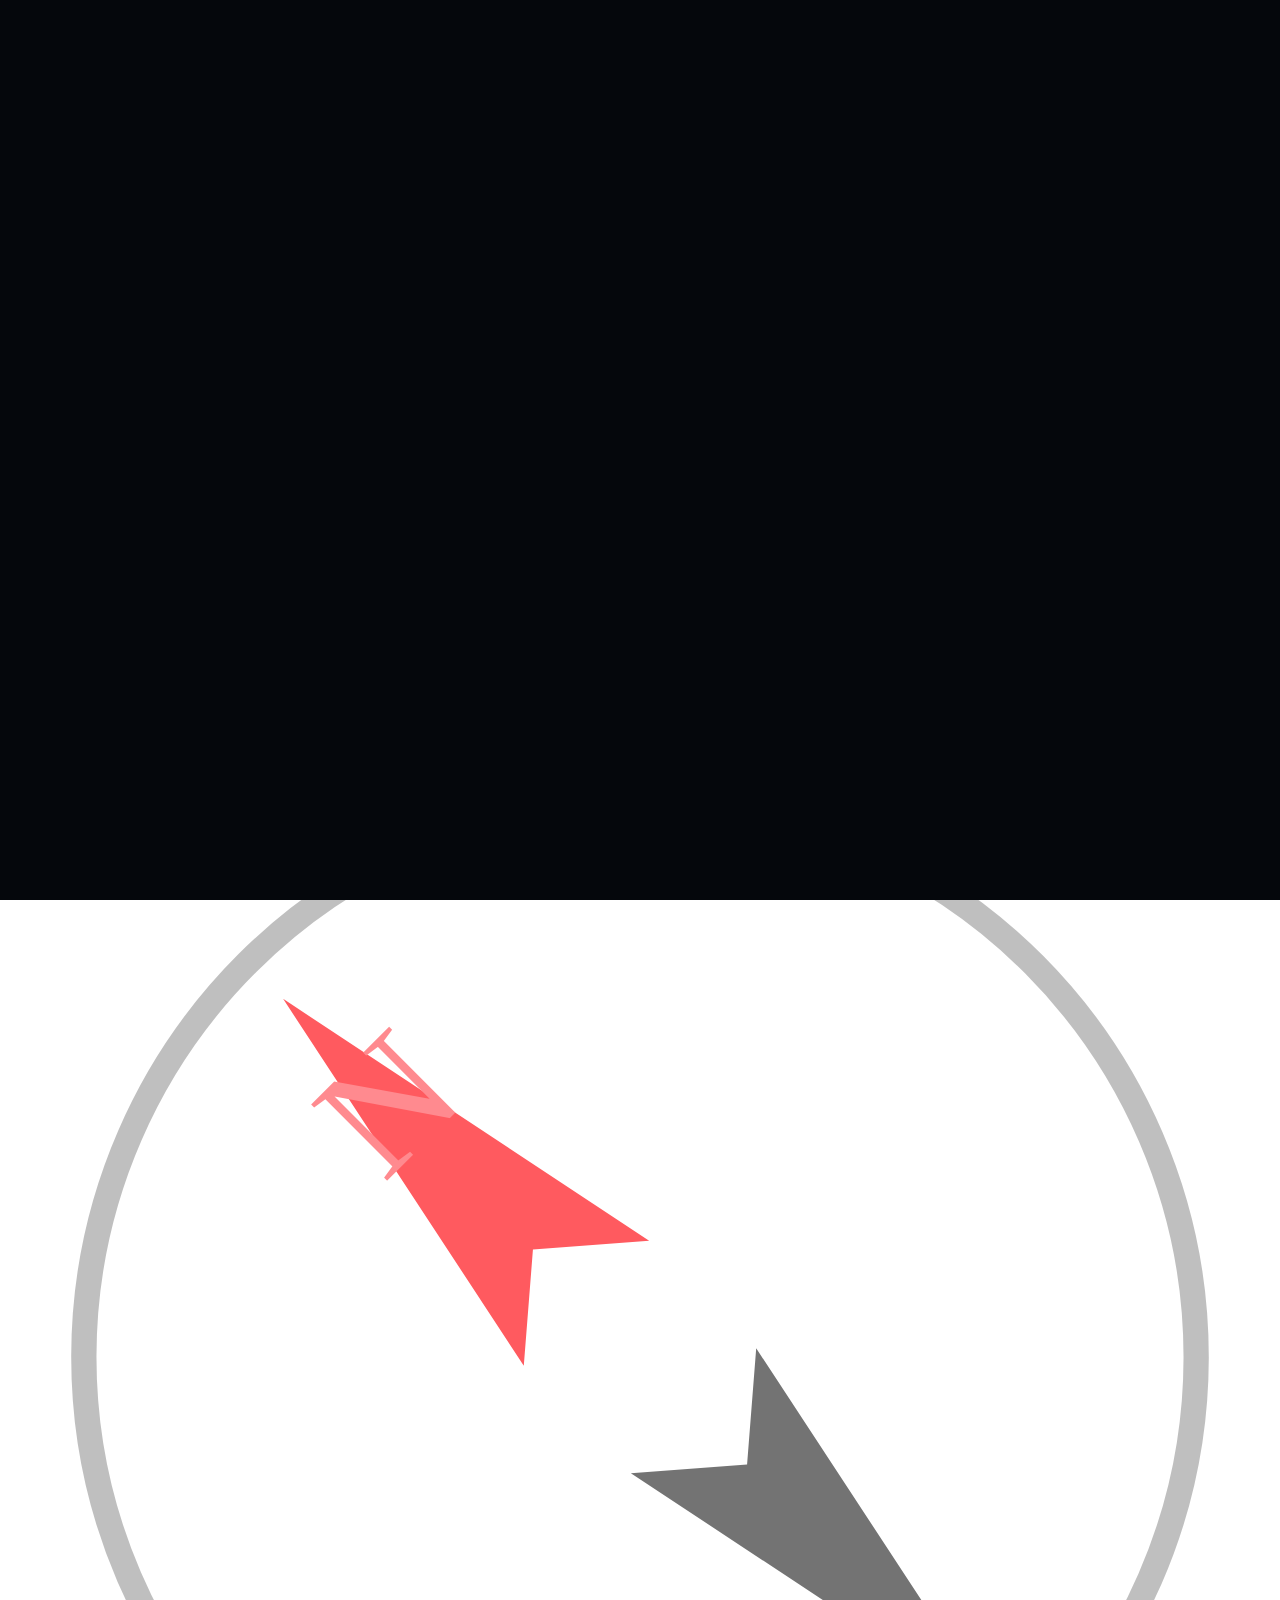
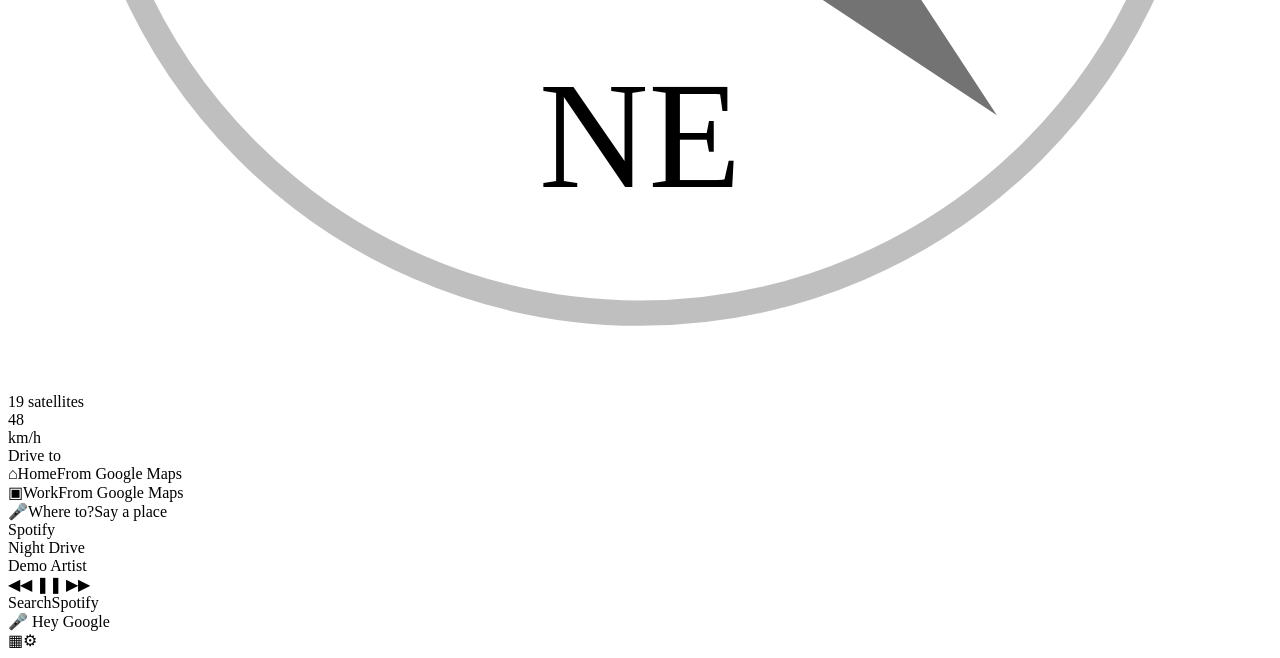
==== assets/web/index.html @ 0e430b17 "Add dashboard HUD and theme/vehicle manager Co-Authored-By: Claude Opus 5.5 <noreply@anthropic.com>" ====
<!DOCTYPE html>
<html lang="en">
<head>
<meta charset="utf-8">
<meta name="viewport" content="width=device-width,initial-scale=1,maximum-scale=1,user-scalable=no">
<title>CarView</title>
<link rel="stylesheet" href="host.css">
<link rel="stylesheet" href="themes/modern/theme.css" id="theme-css">
</head>
<!-- SPDX-License-Identifier: GPL-3.0-or-later -->
<body class="theme-modern">
<!-- the active theme draws the road, sky and vehicle in this sandboxed frame (no access to phone, apps or network) -->
<iframe id="scene" title="scene"></iframe>
<!-- catches taps on the vehicle (tap = next vehicle) and swipes; sits above the scene, below the panels -->
<div id="tapLayer"></div>

<div id="status" class="t glass">
  <span id="dir">--</span><span id="wx"></span><span id="temp">--&deg;C</span><span id="lights" class="off">Lights --</span>
</div>

<div id="phoneBox">
  <span class="btn round green" id="phoneBtn" title="Phone"><svg viewBox="0 0 24 24" width="55%" height="55%"><path fill="currentColor" d="M6.62 10.79c1.44 2.83 3.76 5.14 6.59 6.59l2.2-2.2c.27-.27.67-.36 1.02-.24 1.12.37 2.33.57 3.57.57.55 0 1 .45 1 1V20c0 .55-.45 1-1 1-9.39 0-17-7.61-17-17 0-.55.45-1 1-1h3.5c.55 0 1 .45 1 1 0 1.25.2 2.45.57 3.57.11.35.03.74-.25 1.02l-2.2 2.2z"/></svg></span>
  <span class="btn round red" id="hangBtn" title="Hang up" hidden><svg viewBox="0 0 24 24" width="55%" height="55%"><path fill="currentColor" d="M6.62 10.79c1.44 2.83 3.76 5.14 6.59 6.59l2.2-2.2c.27-.27.67-.36 1.02-.24 1.12.37 2.33.57 3.57.57.55 0 1 .45 1 1V20c0 .55-.45 1-1 1-9.39 0-17-7.61-17-17 0-.55.45-1 1-1h3.5c.55 0 1 .45 1 1 0 1.25.2 2.45.57 3.57.11.35.03.74-.25 1.02l-2.2 2.2z"/></svg></span>
  <div id="callInfo" class="glass" hidden><div id="callState" class="s">Incoming call</div><div id="callWho" class="t"></div></div>
</div>
<div id="compass" class="glass" title="Heading">
  <svg viewBox="-50 -50 100 100"><g id="rose">
    <circle r="44" fill="none" stroke="currentColor" stroke-opacity=".25" stroke-width="2"/>
    <path d="M0,-40 L7,-6 L0,-12 L-7,-6 Z" fill="#ff5a5f"/><path d="M0,40 L7,6 L0,12 L-7,6 Z" fill="currentColor" fill-opacity=".55"/>
    <text y="-24" text-anchor="middle" font-size="13" fill="#ff8a8f">N</text>
  </g><text id="hdg" y="34" text-anchor="middle" font-size="12" fill="currentColor"></text></svg>
</div>

<div id="sat" class="s">-- satellites</div>

<div id="speedBox"><div id="speed">--</div><div class="s unit">km/h</div></div>

<div id="left" class="px glass">
  <div id="dests">
    <div class="s cap">Drive to</div>
    <div class="tile" data-i="0"><span class="ico">&#8962;</span><span class="txt"><span class="nm">Home</span><span class="sub">From Google Maps</span></span></div>
    <div class="tile" data-i="1"><span class="ico">&#9635;</span><span class="txt"><span class="nm">Work</span><span class="sub">From Google Maps</span></span></div>
    <div class="tile" data-i="2"><span class="ico">&#127908;</span><span class="txt"><span class="nm">Where to?</span><span class="sub">Say a place</span></span></div>
  </div>
  <div id="turn" hidden>
    <div class="turnHead"><span class="s cap">Next turn</span><span class="btn round small" id="navClose" title="Stop navigation">&#10005;</span></div>
    <div class="turnRow"><div class="turnBox"><img id="turnIcon" alt=""><span id="turnArrow">&#8599;</span></div><div class="turnTxt"><div id="turnDist">--</div><div id="turnStreet" class="t"></div></div></div>
    <div id="turnSub" class="s"></div>
    <div class="row"><span class="btn wide" id="mapBtn">Map</span><span class="btn wide" id="splitBtn">Split</span><span class="btn wide stop" id="navStop">Stop</span></div>
  </div>
</div>

<div id="right" class="px glass">
  <div class="s cap" id="musicApp">Spotify</div>
  <div class="musicRow">
    <div id="art"></div>
    <div class="meta"><div id="title" class="t">Nothing playing</div><div id="artist" class="s"></div></div>
  </div>
  <div id="bar"><div id="barFill"></div></div>
  <div class="row ctl">
    <span class="btn" id="prev">&#9664;&#9664;</span>
    <span class="btn hot" id="play">&#9654;</span>
    <span class="btn" id="next">&#9654;&#9654;</span>
  </div>
  <div class="row more"><span class="btn wide" id="search">Search</span><span class="btn wide" id="spotify">Spotify</span></div>
  <div id="musicHint" class="s" hidden>Tap to allow music access</div>
</div>

<div id="mic" class="t glass">&#127908; Hey Google</div>
<div id="corner"><span class="btn glass" id="appsBtn">&#9638;</span><span class="btn glass" id="setBtn">&#9881;</span></div>
<div id="warn" class="blink t" hidden>Driver door open</div>
<div id="toast" class="t glass" hidden></div>

<div id="apps" class="sheet" hidden>
  <div class="sheetHead"><span class="t">Apps</span><span class="btn" id="appsClose">&#10005;</span></div>
  <div id="appGrid"></div>
</div>

<div id="callPick" class="sheet" hidden>
  <div class="sheetHead"><span class="t" id="callPickTitle">Who do you want to call?</span><span class="btn" id="callPickClose">&#10005;</span></div>
  <div id="callPickList"></div>
</div>

<div id="settings" class="sheet" hidden>
  <div class="sheetHead"><span class="t">Settings</span><span class="btn" id="setClose">&#10005;</span></div>
  <div class="setBody">
    <div class="s cap">Theme</div>
    <div class="row wrap" id="themeRow">
    </div>
    <div class="s cap">Vehicle (or tap the car)</div>
    <div class="row wrap" id="vehicleRow"></div>
    <div class="s cap">Car colour</div>
    <div id="colours"></div>
    <div class="s cap">Destinations</div>
    <div class="s hint">Home and Work come from Google Maps. To change them, set them in Google Maps (Saved &rarr; Labelled). "Where to?" and the voice button take any place: "navigate to the station".</div>
    <div class="s cap">Spotify (play songs by voice)</div>
    <div class="s hint" id="spHint">Create a free app at developer.spotify.com &rarr; Dashboard &rarr; Create app. Redirect URI: <b>http://127.0.0.1:8977/callback</b>, API: Web API. Then paste its Client ID here and tap Connect.</div>
    <div class="destRow"><input class="ad" id="spClient" placeholder="Spotify Client ID" autocomplete="off" spellcheck="false"></div>
    <div class="row"><span class="btn wide" id="spConnect">Connect Spotify</span><span class="btn wide" id="spDisconnect">Disconnect</span></div>
    <div class="s" id="spStatus">Not connected</div>
    <div class="s cap">Sky</div>
    <div class="row" id="skyRow">
      <span class="btn wide" data-sky="auto">Time of day</span>
      <span class="btn wide" data-sky="dusk">Always sunset</span>
    </div>
    <div class="s cap">Android</div>
    <div class="row"><span class="btn wide" id="sysSettings">Android settings</span><span class="btn wide" id="mediaAccess">Music access</span></div>
    <div class="s cap">Themes and vehicles</div>
    <div class="s hint">Install a theme or vehicle package (.zip). Packages only draw the scene: they cannot reach your phone, apps or the internet. How to make one: THEMES.md.</div>
    <div class="row"><span class="btn wide" id="pkgAdd">Add theme or vehicle (.zip)</span></div>
    <div id="pkgList"></div>
    <div class="s cap">About</div>
    <div class="s about">CarView 0.6 &middot; Free software: GPL-3.0-or-later (licenses/GPL-3.0.txt) &middot; Weather Open-Meteo.com (CC BY 4.0) &middot; 3D engine three.js (MIT) &middot; Pixel font Press Start 2P by CodeMan38 (SIL Open Font License, see licenses/)</div>
  </div>
</div>

<script src="packages.js"></script>
<script src="app.js"></script>
</body>
</html>
---- assets/web/host.css ----
﻿/* SPDX-License-Identifier: GPL-3.0-or-later */
/* Dashboard basics that every theme relies on. Themes style everything else in their own theme.css. */
#scene { position: fixed; inset: 0; width: 100vw; height: 100vh; border: 0; display: block; background: #05070c; }
#tapLayer { position: fixed; inset: 0; }
[hidden] { display: none !important; }
.row.wrap { flex-wrap: wrap; }
.pkg { display: flex; align-items: center; justify-content: space-between; gap: 1.2vh; margin-top: 1vh; }
.pkg .s { flex: 1; min-width: 0; }
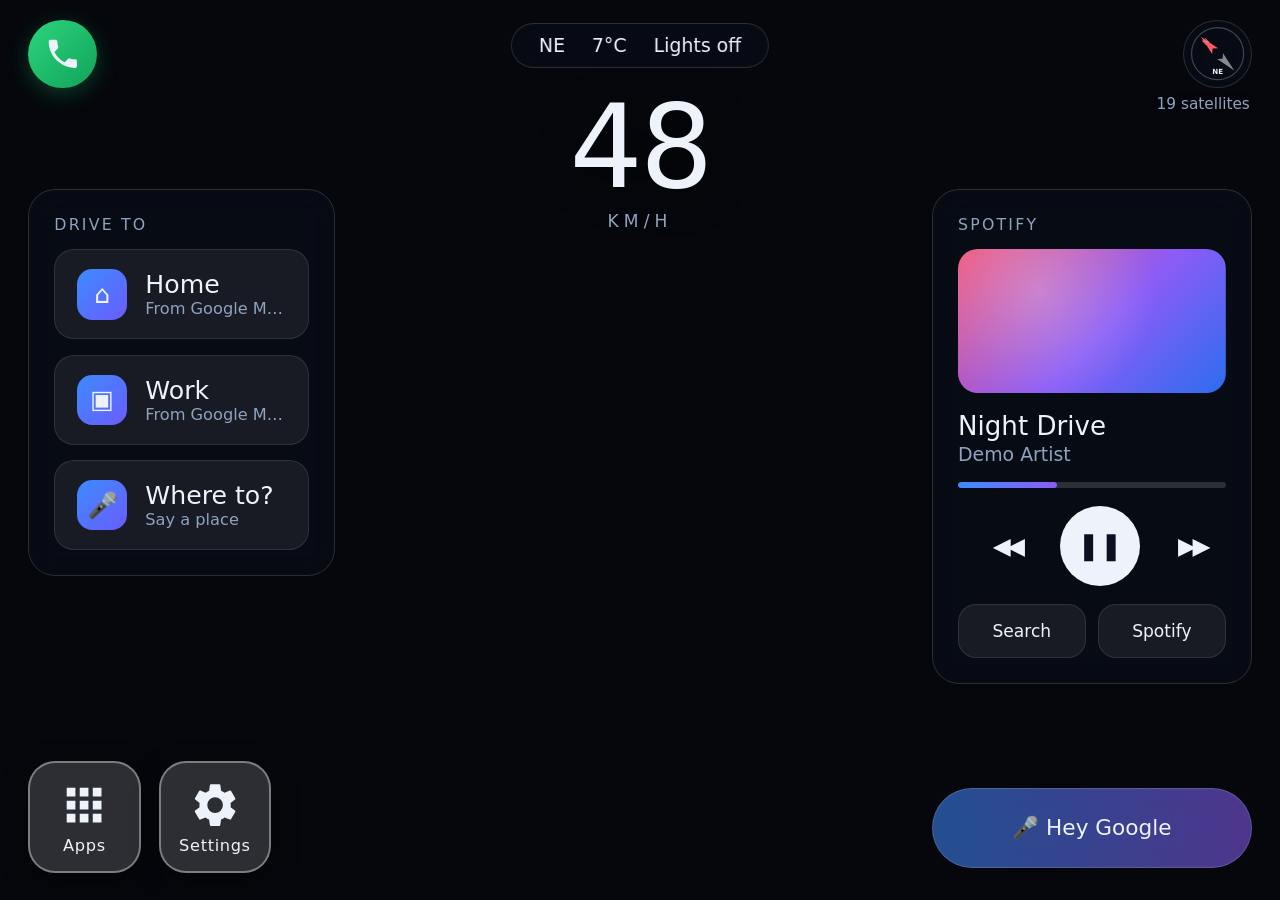
==== commit 39eaf3d8: "Make the Apps and Settings buttons bigger, labelled and easier to hit Co-Authored-By: Claude Opus 5." ====
--- a/assets/web/index.html
+++ b/assets/web/index.html
@@ -67,7 +67,7 @@
 </div>
 
 <div id="mic" class="t glass">&#127908; Hey Google</div>
-<div id="corner"><span class="btn glass" id="appsBtn">&#9638;</span><span class="btn glass" id="setBtn">&#9881;</span></div>
+<div id="corner"><span class="btn glass" id="appsBtn"><svg viewBox="0 0 24 24" aria-hidden="true"><path fill="currentColor" d="M4 8h4V4H4v4zm6 12h4v-4h-4v4zm-6 0h4v-4H4v4zm0-6h4v-4H4v4zm6 0h4v-4h-4v4zm6-10v4h4V4h-4zm-6 4h4V4h-4v4zm6 6h4v-4h-4v4zm0 6h4v-4h-4v4z"/></svg><span class="lbl">Apps</span></span><span class="btn glass" id="setBtn"><svg viewBox="0 0 24 24" aria-hidden="true"><path fill="currentColor" d="M19.14 12.94c.04-.3.06-.61.06-.94 0-.32-.02-.64-.07-.94l2.03-1.58a.49.49 0 0 0 .12-.61l-1.92-3.32a.49.49 0 0 0-.59-.22l-2.39.96c-.5-.38-1.03-.7-1.62-.94l-.36-2.54a.48.48 0 0 0-.48-.41h-3.84c-.24 0-.43.17-.47.41l-.36 2.54c-.59.24-1.13.57-1.62.94l-2.39-.96a.49.49 0 0 0-.59.22L2.74 8.87c-.12.21-.08.47.12.61l2.03 1.58c-.05.3-.09.63-.09.94s.02.64.07.94l-2.03 1.58a.49.49 0 0 0-.12.61l1.92 3.32c.12.22.37.29.59.22l2.39-.96c.5.38 1.03.7 1.62.94l.36 2.54c.05.24.24.41.48.41h3.84c.24 0 .44-.17.47-.41l.36-2.54c.59-.24 1.13-.56 1.62-.94l2.39.96c.22.08.47 0 .59-.22l1.92-3.32a.49.49 0 0 0-.12-.61l-2.01-1.58zM12 15.6a3.6 3.6 0 1 1 0-7.2 3.6 3.6 0 0 1 0 7.2z"/></svg><span class="lbl">Settings</span></span></div>
 <div id="warn" class="blink t" hidden>Driver door open</div>
 <div id="toast" class="t glass" hidden></div>
 
--- a/assets/web/themes/modern/theme.css
+++ b/assets/web/themes/modern/theme.css
@@ -0,0 +1,153 @@
+/* SPDX-License-Identifier: GPL-3.0-or-later */
+/* Modern theme: smooth 3D scene behind translucent "head-up" glass panels. Sizes in vh so it scales to any screen. */
+:root { --ink: #eef3fb; --dim: #8fa3bf; --accent1: #3d8bfd; --accent2: #8b5cf6; --amber: #ffd59a;
+  --glass: rgba(12, 18, 30, 0.42); --line: rgba(255,255,255,0.14); --chip: rgba(255,255,255,0.07); }
+* { box-sizing: border-box; -webkit-tap-highlight-color: transparent; user-select: none; }
+html, body { margin: 0; height: 100%; overflow: hidden; background: #05070c; color: var(--ink);
+  font-family: 'Roboto', 'Segoe UI', system-ui, sans-serif; font-weight: 400; }
+[hidden] { display: none !important; }
+
+.glass, .px { position: absolute; background: var(--glass); border: 1px solid var(--line); border-radius: 3vh;
+  -webkit-backdrop-filter: blur(14px) saturate(140%); backdrop-filter: blur(14px) saturate(140%); }
+.t { font-size: 2.2vh; }
+.s { font-size: 1.9vh; color: var(--dim); }
+.cap { font-size: 1.75vh; letter-spacing: .14em; text-transform: uppercase; color: var(--dim); }
+.row { display: flex; gap: 1.4vh; margin-top: 2vh; }
+.btn { display: inline-flex; align-items: center; justify-content: center; min-width: 7vh; height: 7vh; padding: 0 1.6vh;
+  border-radius: 2vh; background: var(--chip); border: 1px solid rgba(255,255,255,0.1); font-size: 2.2vh; color: var(--ink);
+  transition: background .15s, transform .15s; }
+.btn:active, .tile:active { background: rgba(61,139,253,0.35); transform: scale(0.97); }
+.btn.wide { flex: 1; }
+.btn.on { background: linear-gradient(135deg, var(--accent1), var(--accent2)); border-color: transparent; }
+
+/* top: status pill + big speed */
+#status { top: 2.5vh; left: 50%; transform: translateX(-50%); display: flex; gap: 3vh; padding: 1.2vh 3vh; border-radius: 999px; font-size: 2.1vh; white-space: nowrap; }
+#status .on { color: #ffe9a6; }
+#status .off { color: var(--ink); }
+#speedBox { position: absolute; top: 10vh; left: 0; right: 0; text-align: center; pointer-events: none; transition: transform .5s; }
+#speed { font-size: 12.8vh; font-weight: 200; letter-spacing: -0.3vh; line-height: 1; text-shadow: 0 0.5vh 4vh rgba(0,0,0,0.5); }
+#speedBox .unit { font-size: 1.9vh; letter-spacing: .3em; text-transform: uppercase; margin-top: .6vh; }
+body.nav #speedBox { transform: scale(0.8) translateY(-2vh); }
+
+/* left panel: destinations / next turn */
+#left { left: 2.2vw; top: 21vh; width: 24vw; min-width: 250px; padding: 2.8vh; transition: transform .6s cubic-bezier(.2,.8,.2,1), opacity .6s; }
+.tile { display: flex; align-items: center; gap: 2vh; height: 10vh; padding: 0 2.4vh; margin-top: 1.7vh; border-radius: 2.2vh;
+  background: var(--chip); border: 1px solid rgba(255,255,255,0.10); font-size: 2.8vh; transition: background .15s, transform .15s; }
+.tile .ico { flex: none; width: 5.6vh; height: 5.6vh; border-radius: 1.7vh; display: flex; align-items: center; justify-content: center;
+  font-size: 2.8vh; background: linear-gradient(135deg, var(--accent1), #6a5cff); }
+.tile .txt { display: flex; flex-direction: column; min-width: 0; }
+.tile .sub { font-size: 1.8vh; color: var(--dim); white-space: nowrap; overflow: hidden; text-overflow: ellipsis; }
+.tile.empty .ico { background: rgba(255,255,255,0.12); }
+.turnRow { display: flex; align-items: center; gap: 2.2vh; margin-top: 1.7vh; }
+.turnBox { flex: none; width: 10.3vh; height: 10.3vh; border-radius: 2.5vh; background: linear-gradient(135deg, var(--accent1), #6a5cff);
+  display: flex; align-items: center; justify-content: center; }
+#turnIcon { width: 7.5vh; height: 7.5vh; filter: brightness(0) invert(1); }
+.turnTxt { min-width: 0; }
+#turnDist { font-size: 5.5vh; font-weight: 300; line-height: 1.1; }
+#turnStreet { font-size: 2.5vh; white-space: nowrap; overflow: hidden; text-overflow: ellipsis; }
+#turnSub { margin-top: 2vh; }
+
+/* right panel: music */
+#right { right: 2.2vw; top: 21vh; width: 25vw; min-width: 260px; padding: 2.8vh; transition: transform .6s cubic-bezier(.2,.8,.2,1), opacity .6s; }
+.musicRow { display: flex; flex-direction: column; }
+#art { width: 100%; height: 16vh; margin-top: 1.7vh; border-radius: 2.2vh; position: relative; overflow: hidden;
+  background: linear-gradient(135deg, #f0577b 0%, #8b5cf6 55%, #2c6df0 100%) center/cover no-repeat; }
+body.hasArt #art { background-color: #111; }
+#art::after { content: ''; position: absolute; inset: 0; background: radial-gradient(circle at 30% 30%, rgba(255,255,255,.25), transparent 55%); }
+.meta { min-width: 0; }
+#title { font-size: 2.9vh; font-weight: 500; margin-top: 1.9vh; white-space: nowrap; overflow: hidden; text-overflow: ellipsis; }
+#artist { font-size: 2.1vh; margin-top: .3vh; white-space: nowrap; overflow: hidden; text-overflow: ellipsis; }
+#bar { height: .6vh; border-radius: 1vh; background: rgba(255,255,255,0.15); margin-top: 1.9vh; overflow: hidden; }
+#barFill { height: 100%; width: 0; border-radius: 1vh; background: linear-gradient(90deg, var(--accent1), var(--accent2)); }
+.ctl { justify-content: space-between; align-items: center; padding: 0 1vh; }
+.ctl .btn { background: none; border: none; font-size: 2.6vh; letter-spacing: -0.4vh; height: 8.9vh; min-width: 8.9vh; }
+.ctl .btn.hot { width: 8.9vh; border-radius: 50%; padding: 0; background: var(--ink); color: #0b1020; letter-spacing: 0; font-size: 3vh; }
+.more .btn { height: 6vh; font-size: 1.9vh; }
+#musicHint { margin-top: 1.6vh; color: var(--amber); }
+
+/* bottom: Hey Google + corner buttons */
+#mic { right: 2.2vw; bottom: 3.6vh; top: auto; width: 25vw; min-width: 260px; height: 8.9vh; border-radius: 999px; display: flex; align-items: center; justify-content: center; gap: 1.6vh;
+  font-size: 2.4vh; background: linear-gradient(90deg, rgba(61,139,253,.55), rgba(139,92,246,.55)); }
+#mic:active { transform: scale(0.97); }
+#corner { position: absolute; left: 2.2vw; bottom: 3.6vh; display: flex; gap: 1.7vh; }
+#corner .btn { position: static; width: 8.9vh; height: 8.9vh; border-radius: 2.5vh; font-size: 3.3vh; }
+
+/* door warning and toasts */
+#warn { position: absolute; top: 43.5vh; left: 50%; transform: translateX(-50%); padding: 1.7vh 3vh; border-radius: 999px; font-size: 2.2vh;
+  background: rgba(255,170,60,0.22); border: 1px solid rgba(255,190,90,0.6); color: var(--amber); white-space: nowrap;
+  -webkit-backdrop-filter: blur(12px); backdrop-filter: blur(12px); animation: pulse 2s ease-in-out infinite; }
+@keyframes pulse { 50% { box-shadow: 0 0 3vh rgba(255,170,60,0.45); } }
+#toast { bottom: 16vh; left: 50%; transform: translateX(-50%); padding: 1.4vh 2.8vh; border-radius: 999px; white-space: nowrap; }
+
+/* parked with a door open: panels glide away so the whole car is visible */
+body.open #left { transform: translateX(-115%); opacity: 0; pointer-events: none; }
+body.open #right { transform: translateX(115%); opacity: 0; pointer-events: none; }
+body.open #warn { top: auto; bottom: 16vh; }
+body.open #speedBox { opacity: 0; }
+
+/* sheets: apps + settings */
+.sheet { position: absolute; inset: 5vh 6vw; background: rgba(10, 14, 24, 0.86); border: 1px solid var(--line); border-radius: 3.5vh;
+  -webkit-backdrop-filter: blur(24px); backdrop-filter: blur(24px); padding: 3vh; display: flex; flex-direction: column; }
+.sheetHead { display: flex; justify-content: space-between; align-items: center; margin-bottom: 1.5vh; }
+.sheetHead .t { font-size: 3.2vh; font-weight: 500; }
+#appGrid { flex: 1; overflow-y: auto; display: grid; grid-template-columns: repeat(auto-fill, minmax(15vh, 1fr)); gap: 2vh; align-content: start; }
+.app { display: flex; flex-direction: column; align-items: center; gap: 1vh; padding: 1.4vh; border-radius: 2vh; }
+.app:active { background: var(--chip); }
+.app img { width: 8vh; height: 8vh; }
+.app span { font-size: 1.8vh; text-align: center; max-width: 100%; overflow: hidden; text-overflow: ellipsis; white-space: nowrap; }
+.setBody { flex: 1; overflow-y: auto; }
+.setBody .cap { margin-top: 3vh; margin-bottom: 1.2vh; }
+#colours { display: flex; gap: 1.6vh; flex-wrap: wrap; padding: 1vh; }
+.sw { width: 7vh; height: 7vh; border-radius: 50%; border: 2px solid rgba(255,255,255,0.3); }
+.sw.on { box-shadow: 0 0 0 .5vh #05070c, 0 0 0 .9vh var(--accent1); }
+.destRow { display: flex; gap: 1.2vh; margin-bottom: 1.2vh; }
+.destRow input { font: inherit; font-size: 2.2vh; color: var(--ink); background: var(--chip); border: 1px solid rgba(255,255,255,0.14);
+  border-radius: 1.6vh; padding: 0 1.8vh; height: 7vh; outline: none; }
+.destRow input:focus { border-color: var(--accent1); }
+.destRow input.nm { width: 22vh; }
+.destRow input.ad { flex: 1; }
+.about { margin-top: .5vh; }
+#turnArrow { font-size: 5vh; }
+
+/* phone (top left) */
+#phoneBox { position: absolute; top: 2.2vh; left: 2.2vw; display: flex; align-items: center; gap: 1.4vh; z-index: 5; }
+.btn.round { width: 7.6vh; height: 7.6vh; min-width: 0; padding: 0; border-radius: 50%; font-size: 3.4vh; border: none; }
+.btn.green { background: linear-gradient(135deg, #2bd47d, #12a35a); box-shadow: 0 .6vh 2.4vh rgba(18,163,90,.35); }
+.btn.red { background: linear-gradient(135deg, #ff5a5f, #d92b3a); box-shadow: 0 .6vh 2.4vh rgba(217,43,58,.4); }
+.btn.red svg { transform: rotate(135deg); }
+.btn.pulse { animation: ring 1s ease-in-out infinite; }
+@keyframes ring { 0%,100% { box-shadow: 0 0 0 0 rgba(43,212,125,.7); } 50% { box-shadow: 0 0 0 1.8vh rgba(43,212,125,0); } }
+body.ringing .btn.round { width: 10vh; height: 10vh; font-size: 4.4vh; }
+#callInfo { position: static; padding: 1.1vh 2.2vh; border-radius: 2vh; max-width: 22vw; }
+#callWho { white-space: nowrap; overflow: hidden; text-overflow: ellipsis; font-weight: 500; }
+
+/* compass (top right) */
+#compass { top: 2.2vh; right: 2.2vw; width: 7.6vh; height: 7.6vh; border-radius: 50%; padding: .4vh; color: var(--ink); }
+#compass svg { width: 100%; height: 100%; display: block; }
+#hdg { font-weight: 600; }
+#wx { font-size: 2.3vh; }
+
+/* navigation card: close + stop */
+.turnHead { display: flex; justify-content: space-between; align-items: center; }
+.btn.round.small { width: 5vh; height: 5vh; font-size: 2.2vh; background: var(--chip); border: 1px solid rgba(255,255,255,0.12); }
+.btn.stop { background: rgba(255,90,95,0.18); border-color: rgba(255,90,95,0.45); color: #ffb3b5; }
+.hint { line-height: 1.5; margin-bottom: 1.2vh; }
+.hint b { color: var(--ink); user-select: text; }
+#spStatus { margin-top: 1.2vh; }
+
+/* satellites, under the compass */
+#sat { position: absolute; top: 10.6vh; right: 1vw; width: 10vw; text-align: center; font-size: 1.7vh; color: var(--dim); text-shadow: 0 .2vh 1vh rgba(0,0,0,.6); }
+
+/* who-to-call picker */
+#callPickList { display: grid; grid-template-columns: 1fr 1fr; gap: 1.7vh; overflow-y: auto; }
+.tile.pick { margin-top: 0; height: 12vh; }
+.tile.pick .ico { background: linear-gradient(135deg, #2bd47d, #12a35a); }
+.tile.pick .ico svg { width: 60%; height: 60%; }
+
+/* Apps + Settings: big, high-contrast, labelled (easy to find and hit while driving) */
+#corner { gap: 2vh; bottom: 3vh; }
+#corner .btn { width: 12.5vh; height: 12.5vh; flex-direction: column; gap: .5vh; border-radius: 3vh; padding: 0;
+  background: rgba(255,255,255,0.16); border: 2px solid rgba(255,255,255,0.38); box-shadow: 0 .8vh 3vh rgba(0,0,0,0.35); }
+#corner .btn svg { width: 5.8vh; height: 5.8vh; }
+#corner .lbl { font-size: 1.8vh; letter-spacing: .04em; color: var(--ink); }
+#corner .btn:active { background: rgba(61,139,253,0.45); }
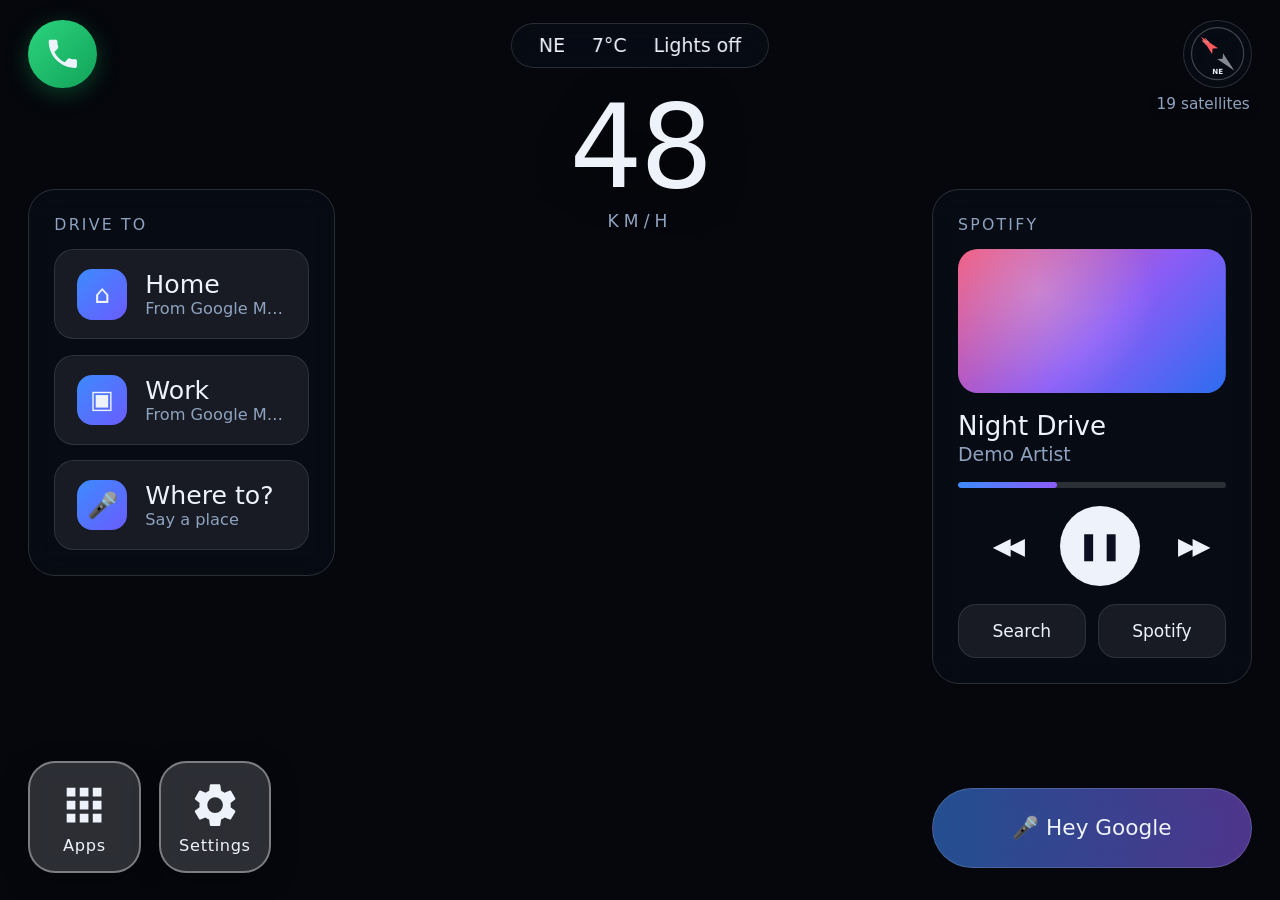
==== commit 8bc1561e: "Add search field to the vehicle selector" ====
--- a/assets/web/index.html
+++ b/assets/web/index.html
@@ -88,7 +88,9 @@
     <div class="row wrap" id="themeRow">
     </div>
     <div class="s cap">Vehicle (or tap the car)</div>
+    <div class="destRow"><input class="ad" id="vehicleSearch" type="search" placeholder="Search make, model, body type…" autocomplete="off" spellcheck="false" aria-label="Search vehicles"></div>
     <div class="row wrap" id="vehicleRow"></div>
+    <div class="s hint" id="vehicleEmpty" hidden>No matching vehicles in this theme.</div>
     <div class="s cap">Car colour</div>
     <div id="colours"></div>
     <div class="s cap">Destinations</div>
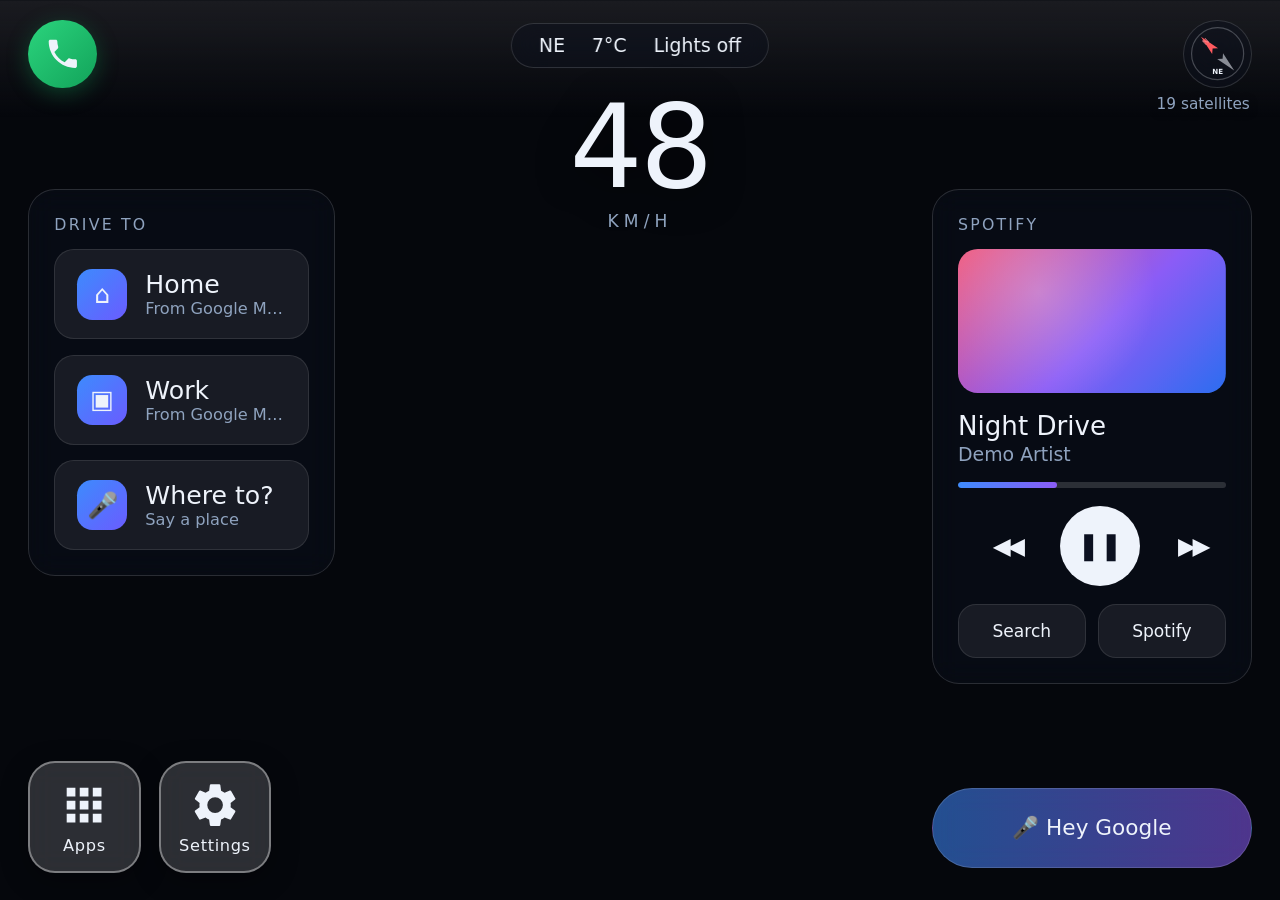
==== commit bf66fe2a: "Roundabouts, wind with a direction, compass wind arrow, smooth top edge Roundabouts: recognised from" ====
--- a/assets/web/index.html
+++ b/assets/web/index.html
@@ -1,122 +1,131 @@
-<!DOCTYPE html>
-<html lang="en">
-<head>
-<meta charset="utf-8">
-<meta name="viewport" content="width=device-width,initial-scale=1,maximum-scale=1,user-scalable=no">
-<title>CarView</title>
-<link rel="stylesheet" href="host.css">
-<link rel="stylesheet" href="themes/modern/theme.css" id="theme-css">
-</head>
-<!-- SPDX-License-Identifier: GPL-3.0-or-later -->
-<body class="theme-modern">
-<!-- the active theme draws the road, sky and vehicle in this sandboxed frame (no access to phone, apps or network) -->
-<iframe id="scene" title="scene"></iframe>
-<!-- catches taps on the vehicle (tap = next vehicle) and swipes; sits above the scene, below the panels -->
-<div id="tapLayer"></div>
-
-<div id="status" class="t glass">
-  <span id="dir">--</span><span id="wx"></span><span id="temp">--&deg;C</span><span id="lights" class="off">Lights --</span>
-</div>
-
-<div id="phoneBox">
-  <span class="btn round green" id="phoneBtn" title="Phone"><svg viewBox="0 0 24 24" width="55%" height="55%"><path fill="currentColor" d="M6.62 10.79c1.44 2.83 3.76 5.14 6.59 6.59l2.2-2.2c.27-.27.67-.36 1.02-.24 1.12.37 2.33.57 3.57.57.55 0 1 .45 1 1V20c0 .55-.45 1-1 1-9.39 0-17-7.61-17-17 0-.55.45-1 1-1h3.5c.55 0 1 .45 1 1 0 1.25.2 2.45.57 3.57.11.35.03.74-.25 1.02l-2.2 2.2z"/></svg></span>
-  <span class="btn round red" id="hangBtn" title="Hang up" hidden><svg viewBox="0 0 24 24" width="55%" height="55%"><path fill="currentColor" d="M6.62 10.79c1.44 2.83 3.76 5.14 6.59 6.59l2.2-2.2c.27-.27.67-.36 1.02-.24 1.12.37 2.33.57 3.57.57.55 0 1 .45 1 1V20c0 .55-.45 1-1 1-9.39 0-17-7.61-17-17 0-.55.45-1 1-1h3.5c.55 0 1 .45 1 1 0 1.25.2 2.45.57 3.57.11.35.03.74-.25 1.02l-2.2 2.2z"/></svg></span>
-  <div id="callInfo" class="glass" hidden><div id="callState" class="s">Incoming call</div><div id="callWho" class="t"></div></div>
-</div>
-<div id="compass" class="glass" title="Heading">
-  <svg viewBox="-50 -50 100 100"><g id="rose">
-    <circle r="44" fill="none" stroke="currentColor" stroke-opacity=".25" stroke-width="2"/>
-    <path d="M0,-40 L7,-6 L0,-12 L-7,-6 Z" fill="#ff5a5f"/><path d="M0,40 L7,6 L0,12 L-7,6 Z" fill="currentColor" fill-opacity=".55"/>
-    <text y="-24" text-anchor="middle" font-size="13" fill="#ff8a8f">N</text>
-  </g><text id="hdg" y="34" text-anchor="middle" font-size="12" fill="currentColor"></text></svg>
-</div>
-
-<div id="sat" class="s">-- satellites</div>
-
-<div id="speedBox"><div id="speed">--</div><div class="s unit">km/h</div></div>
-
-<div id="left" class="px glass">
-  <div id="dests">
-    <div class="s cap">Drive to</div>
-    <div class="tile" data-i="0"><span class="ico">&#8962;</span><span class="txt"><span class="nm">Home</span><span class="sub">From Google Maps</span></span></div>
-    <div class="tile" data-i="1"><span class="ico">&#9635;</span><span class="txt"><span class="nm">Work</span><span class="sub">From Google Maps</span></span></div>
-    <div class="tile" data-i="2"><span class="ico">&#127908;</span><span class="txt"><span class="nm">Where to?</span><span class="sub">Say a place</span></span></div>
-  </div>
-  <div id="turn" hidden>
-    <div class="turnHead"><span class="s cap">Next turn</span><span class="btn round small" id="navClose" title="Stop navigation">&#10005;</span></div>
-    <div class="turnRow"><div class="turnBox"><img id="turnIcon" alt=""><span id="turnArrow">&#8599;</span></div><div class="turnTxt"><div id="turnDist">--</div><div id="turnStreet" class="t"></div></div></div>
-    <div id="turnSub" class="s"></div>
-    <div class="row"><span class="btn wide" id="mapBtn">Map</span><span class="btn wide" id="splitBtn">Split</span><span class="btn wide stop" id="navStop">Stop</span></div>
-  </div>
-</div>
-
-<div id="right" class="px glass">
-  <div class="s cap" id="musicApp">Spotify</div>
-  <div class="musicRow">
-    <div id="art"></div>
-    <div class="meta"><div id="title" class="t">Nothing playing</div><div id="artist" class="s"></div></div>
-  </div>
-  <div id="bar"><div id="barFill"></div></div>
-  <div class="row ctl">
-    <span class="btn" id="prev">&#9664;&#9664;</span>
-    <span class="btn hot" id="play">&#9654;</span>
-    <span class="btn" id="next">&#9654;&#9654;</span>
-  </div>
-  <div class="row more"><span class="btn wide" id="search">Search</span><span class="btn wide" id="spotify">Spotify</span></div>
-  <div id="musicHint" class="s" hidden>Tap to allow music access</div>
-</div>
-
-<div id="mic" class="t glass">&#127908; Hey Google</div>
-<div id="corner"><span class="btn glass" id="appsBtn"><svg viewBox="0 0 24 24" aria-hidden="true"><path fill="currentColor" d="M4 8h4V4H4v4zm6 12h4v-4h-4v4zm-6 0h4v-4H4v4zm0-6h4v-4H4v4zm6 0h4v-4h-4v4zm6-10v4h4V4h-4zm-6 4h4V4h-4v4zm6 6h4v-4h-4v4zm0 6h4v-4h-4v4z"/></svg><span class="lbl">Apps</span></span><span class="btn glass" id="setBtn"><svg viewBox="0 0 24 24" aria-hidden="true"><path fill="currentColor" d="M19.14 12.94c.04-.3.06-.61.06-.94 0-.32-.02-.64-.07-.94l2.03-1.58a.49.49 0 0 0 .12-.61l-1.92-3.32a.49.49 0 0 0-.59-.22l-2.39.96c-.5-.38-1.03-.7-1.62-.94l-.36-2.54a.48.48 0 0 0-.48-.41h-3.84c-.24 0-.43.17-.47.41l-.36 2.54c-.59.24-1.13.57-1.62.94l-2.39-.96a.49.49 0 0 0-.59.22L2.74 8.87c-.12.21-.08.47.12.61l2.03 1.58c-.05.3-.09.63-.09.94s.02.64.07.94l-2.03 1.58a.49.49 0 0 0-.12.61l1.92 3.32c.12.22.37.29.59.22l2.39-.96c.5.38 1.03.7 1.62.94l.36 2.54c.05.24.24.41.48.41h3.84c.24 0 .44-.17.47-.41l.36-2.54c.59-.24 1.13-.56 1.62-.94l2.39.96c.22.08.47 0 .59-.22l1.92-3.32a.49.49 0 0 0-.12-.61l-2.01-1.58zM12 15.6a3.6 3.6 0 1 1 0-7.2 3.6 3.6 0 0 1 0 7.2z"/></svg><span class="lbl">Settings</span></span></div>
-<div id="warn" class="blink t" hidden>Driver door open</div>
-<div id="toast" class="t glass" hidden></div>
-
-<div id="apps" class="sheet" hidden>
-  <div class="sheetHead"><span class="t">Apps</span><span class="btn" id="appsClose">&#10005;</span></div>
-  <div id="appGrid"></div>
-</div>
-
-<div id="callPick" class="sheet" hidden>
-  <div class="sheetHead"><span class="t" id="callPickTitle">Who do you want to call?</span><span class="btn" id="callPickClose">&#10005;</span></div>
-  <div id="callPickList"></div>
-</div>
-
-<div id="settings" class="sheet" hidden>
-  <div class="sheetHead"><span class="t">Settings</span><span class="btn" id="setClose">&#10005;</span></div>
-  <div class="setBody">
-    <div class="s cap">Theme</div>
-    <div class="row wrap" id="themeRow">
-    </div>
-    <div class="s cap">Vehicle (or tap the car)</div>
-    <div class="destRow"><input class="ad" id="vehicleSearch" type="search" placeholder="Search make, model, body type…" autocomplete="off" spellcheck="false" aria-label="Search vehicles"></div>
-    <div class="row wrap" id="vehicleRow"></div>
-    <div class="s hint" id="vehicleEmpty" hidden>No matching vehicles in this theme.</div>
-    <div class="s cap">Car colour</div>
-    <div id="colours"></div>
-    <div class="s cap">Destinations</div>
-    <div class="s hint">Home and Work come from Google Maps. To change them, set them in Google Maps (Saved &rarr; Labelled). "Where to?" and the voice button take any place: "navigate to the station".</div>
-    <div class="s cap">Spotify (play songs by voice)</div>
-    <div class="s hint" id="spHint">Create a free app at developer.spotify.com &rarr; Dashboard &rarr; Create app. Redirect URI: <b>http://127.0.0.1:8977/callback</b>, API: Web API. Then paste its Client ID here and tap Connect.</div>
-    <div class="destRow"><input class="ad" id="spClient" placeholder="Spotify Client ID" autocomplete="off" spellcheck="false"></div>
-    <div class="row"><span class="btn wide" id="spConnect">Connect Spotify</span><span class="btn wide" id="spDisconnect">Disconnect</span></div>
-    <div class="s" id="spStatus">Not connected</div>
-    <div class="s cap">Sky</div>
-    <div class="row" id="skyRow">
-      <span class="btn wide" data-sky="auto">Time of day</span>
-      <span class="btn wide" data-sky="dusk">Always sunset</span>
-    </div>
-    <div class="s cap">Android</div>
-    <div class="row"><span class="btn wide" id="sysSettings">Android settings</span><span class="btn wide" id="mediaAccess">Music access</span></div>
-    <div class="s cap">Themes and vehicles</div>
-    <div class="s hint">Install a theme or vehicle package (.zip). Packages only draw the scene: they cannot reach your phone, apps or the internet. How to make one: THEMES.md.</div>
-    <div class="row"><span class="btn wide" id="pkgAdd">Add theme or vehicle (.zip)</span></div>
-    <div id="pkgList"></div>
-    <div class="s cap">About</div>
-    <div class="s about">CarView 0.6 &middot; Free software: GPL-3.0-or-later (licenses/GPL-3.0.txt) &middot; Weather Open-Meteo.com (CC BY 4.0) &middot; 3D engine three.js (MIT) &middot; Pixel font Press Start 2P by CodeMan38 (SIL Open Font License, see licenses/)</div>
-  </div>
-</div>
-
-<script src="packages.js"></script>
-<script src="app.js"></script>
-</body>
-</html>
+<!DOCTYPE html>
+<html lang="en">
+<head>
+<meta charset="utf-8">
+<!-- filled in by the Android app for the top-level page only: the key for the Car bridge -->
+<meta name="carview-token" content="">
+<meta name="viewport" content="width=device-width,initial-scale=1,maximum-scale=1,user-scalable=no">
+<title>CarView</title>
+<link rel="stylesheet" href="host.css">
+<link rel="stylesheet" href="themes/modern/theme.css" id="theme-css">
+</head>
+<!-- SPDX-License-Identifier: GPL-3.0-or-later -->
+<body class="theme-modern">
+<!-- the active theme draws the road, sky and vehicle in this sandboxed frame (no access to phone, apps or network) -->
+<iframe id="scene" title="scene"></iframe>
+<!-- One sandboxed off-screen renderer supplies all vehicle thumbnails; it has no Car bridge. -->
+<iframe id="previewFrame" title="Vehicle thumbnail renderer" aria-hidden="true" tabindex="-1"></iframe>
+<!-- catches taps on the vehicle (tap = next vehicle) and swipes; sits above the scene, below the panels -->
+<div id="tapLayer"></div>
+<!-- blends the car's own status bar (solid #1a1b20 above the page) smoothly into the sky -->
+<div id="topFade"></div>
+
+<div id="status" class="t glass">
+  <span id="dir">--</span><span id="wx"></span><span id="temp">--&deg;C</span><span id="lights" class="off">Lights --</span>
+</div>
+
+<div id="phoneBox">
+  <span class="btn round green" id="phoneBtn" title="Phone"><svg viewBox="0 0 24 24" width="55%" height="55%"><path fill="currentColor" d="M6.62 10.79c1.44 2.83 3.76 5.14 6.59 6.59l2.2-2.2c.27-.27.67-.36 1.02-.24 1.12.37 2.33.57 3.57.57.55 0 1 .45 1 1V20c0 .55-.45 1-1 1-9.39 0-17-7.61-17-17 0-.55.45-1 1-1h3.5c.55 0 1 .45 1 1 0 1.25.2 2.45.57 3.57.11.35.03.74-.25 1.02l-2.2 2.2z"/></svg></span>
+  <span class="btn round red" id="hangBtn" title="Hang up" hidden><svg viewBox="0 0 24 24" width="55%" height="55%"><path fill="currentColor" d="M6.62 10.79c1.44 2.83 3.76 5.14 6.59 6.59l2.2-2.2c.27-.27.67-.36 1.02-.24 1.12.37 2.33.57 3.57.57.55 0 1 .45 1 1V20c0 .55-.45 1-1 1-9.39 0-17-7.61-17-17 0-.55.45-1 1-1h3.5c.55 0 1 .45 1 1 0 1.25.2 2.45.57 3.57.11.35.03.74-.25 1.02l-2.2 2.2z"/></svg></span>
+  <div id="callInfo" class="glass" hidden><div id="callState" class="s">Incoming call</div><div id="callWho" class="t"></div></div>
+</div>
+<div id="compass" class="glass" title="Heading">
+  <svg viewBox="-50 -50 100 100"><g id="rose">
+    <circle r="44" fill="none" stroke="currentColor" stroke-opacity=".25" stroke-width="2"/>
+    <path d="M0,-40 L7,-6 L0,-12 L-7,-6 Z" fill="#ff5a5f"/><path d="M0,40 L7,6 L0,12 L-7,6 Z" fill="currentColor" fill-opacity=".55"/>
+    <text y="-24" text-anchor="middle" font-size="13" fill="#ff8a8f">N</text>
+    <!-- where the wind blows TO (weather report); turns with the rose, hidden when calm -->
+    <g id="windArrow" opacity="0"><path d="M0,30 L0,-22 M-7,-12 L0,-24 L7,-12 M-6,22 L0,30 L6,22" fill="none" stroke="#7cc4ff" stroke-width="4" stroke-linecap="round" stroke-linejoin="round"/></g>
+  </g><text id="hdg" y="34" text-anchor="middle" font-size="12" fill="currentColor"></text></svg>
+</div>
+
+<div id="sat" class="s">-- satellites</div>
+
+<div id="speedBox"><div id="speed">--</div><div class="s unit">km/h</div></div>
+
+<div id="left" class="px glass">
+  <div id="dests">
+    <div class="s cap">Drive to</div>
+    <div class="tile" data-i="0"><span class="ico">&#8962;</span><span class="txt"><span class="nm">Home</span><span class="sub">From Google Maps</span></span></div>
+    <div class="tile" data-i="1"><span class="ico">&#9635;</span><span class="txt"><span class="nm">Work</span><span class="sub">From Google Maps</span></span></div>
+    <div class="tile" data-i="2"><span class="ico">&#127908;</span><span class="txt"><span class="nm">Where to?</span><span class="sub">Say a place</span></span></div>
+  </div>
+  <div id="turn" hidden>
+    <div class="turnHead"><span class="s cap">Next turn</span><span class="btn round small" id="navClose" title="Stop navigation">&#10005;</span></div>
+    <div class="turnRow"><div class="turnBox"><img id="turnIcon" alt=""><span id="turnArrow">&#8599;</span></div><div class="turnTxt"><div id="turnDist">--</div><div id="turnStreet" class="t"></div></div></div>
+    <div id="turnSub" class="s"></div>
+    <div class="row"><span class="btn wide" id="mapBtn">Map</span><span class="btn wide" id="splitBtn">Split</span><span class="btn wide stop" id="navStop">Stop</span></div>
+  </div>
+</div>
+
+<div id="right" class="px glass">
+  <div class="s cap" id="musicApp">Spotify</div>
+  <div class="musicRow">
+    <div id="art"></div>
+    <div class="meta"><div id="title" class="t">Nothing playing</div><div id="artist" class="s"></div></div>
+  </div>
+  <div id="bar"><div id="barFill"></div></div>
+  <div class="row ctl">
+    <span class="btn" id="prev">&#9664;&#9664;</span>
+    <span class="btn hot" id="play">&#9654;</span>
+    <span class="btn" id="next">&#9654;&#9654;</span>
+  </div>
+  <div class="row more"><span class="btn wide" id="search">Search</span><span class="btn wide" id="spotify">Spotify</span></div>
+  <div id="musicHint" class="s" hidden>Tap to allow music access</div>
+</div>
+
+<div id="mic" class="t glass">&#127908; Hey Google</div>
+<div id="corner"><span class="btn glass" id="appsBtn"><svg viewBox="0 0 24 24" aria-hidden="true"><path fill="currentColor" d="M4 8h4V4H4v4zm6 12h4v-4h-4v4zm-6 0h4v-4H4v4zm0-6h4v-4H4v4zm6 0h4v-4h-4v4zm6-10v4h4V4h-4zm-6 4h4V4h-4v4zm6 6h4v-4h-4v4zm0 6h4v-4h-4v4z"/></svg><span class="lbl">Apps</span></span><span class="btn glass" id="setBtn"><svg viewBox="0 0 24 24" aria-hidden="true"><path fill="currentColor" d="M19.14 12.94c.04-.3.06-.61.06-.94 0-.32-.02-.64-.07-.94l2.03-1.58a.49.49 0 0 0 .12-.61l-1.92-3.32a.49.49 0 0 0-.59-.22l-2.39.96c-.5-.38-1.03-.7-1.62-.94l-.36-2.54a.48.48 0 0 0-.48-.41h-3.84c-.24 0-.43.17-.47.41l-.36 2.54c-.59.24-1.13.57-1.62.94l-2.39-.96a.49.49 0 0 0-.59.22L2.74 8.87c-.12.21-.08.47.12.61l2.03 1.58c-.05.3-.09.63-.09.94s.02.64.07.94l-2.03 1.58a.49.49 0 0 0-.12.61l1.92 3.32c.12.22.37.29.59.22l2.39-.96c.5.38 1.03.7 1.62.94l.36 2.54c.05.24.24.41.48.41h3.84c.24 0 .44-.17.47-.41l.36-2.54c.59-.24 1.13-.56 1.62-.94l2.39.96c.22.08.47 0 .59-.22l1.92-3.32a.49.49 0 0 0-.12-.61l-2.01-1.58zM12 15.6a3.6 3.6 0 1 1 0-7.2 3.6 3.6 0 0 1 0 7.2z"/></svg><span class="lbl">Settings</span></span></div>
+<div id="warn" class="blink t" hidden>Driver door open</div>
+<div id="toast" class="t glass" hidden></div>
+
+<div id="apps" class="sheet" hidden>
+  <div class="sheetHead"><span class="t">Apps</span><span class="btn" id="appsClose">&#10005;</span></div>
+  <div id="appGrid"></div>
+</div>
+
+<div id="callPick" class="sheet" hidden>
+  <div class="sheetHead"><span class="t" id="callPickTitle">Who do you want to call?</span><span class="btn" id="callPickClose">&#10005;</span></div>
+  <div id="callPickList"></div>
+</div>
+
+<div id="settings" class="sheet" hidden>
+  <div class="sheetHead"><span class="t">Settings</span><span class="btn" id="setClose">&#10005;</span></div>
+  <div class="setBody">
+    <div class="s cap">Theme</div>
+    <div class="row wrap" id="themeRow">
+    </div>
+    <div class="s cap">Vehicle (or tap the car)</div>
+    <div class="destRow"><input class="ad" id="vehicleSearch" type="search" placeholder="Search make, model, body type…" autocomplete="off" spellcheck="false" aria-label="Search vehicles"></div>
+    <div class="vehicleGrid" id="vehicleRow" aria-label="Available vehicles"></div>
+    <div class="s hint" id="vehicleEmpty" hidden>No matching vehicles in this theme.</div>
+    <div class="s cap">Car colour</div>
+    <div class="s hint">The selected car and its preview use the same colour; each vehicle remembers its own colour.</div>
+    <div id="colours"></div>
+    <div class="s cap">Destinations</div>
+    <div class="s hint">Home and Work come from Google Maps. To change them, set them in Google Maps (Saved &rarr; Labelled). "Where to?" and the voice button take any place: "navigate to the station".</div>
+    <div class="s cap">Spotify (play songs by voice)</div>
+    <div class="s hint" id="spHint">Create a free app at developer.spotify.com &rarr; Dashboard &rarr; Create app. Redirect URI: <b>http://127.0.0.1:8977/callback</b>, API: Web API. Then paste its Client ID here and tap Connect.</div>
+    <div class="destRow"><input class="ad" id="spClient" placeholder="Spotify Client ID" autocomplete="off" spellcheck="false"></div>
+    <div class="row"><span class="btn wide" id="spConnect">Connect Spotify</span><span class="btn wide" id="spDisconnect">Disconnect</span></div>
+    <div class="s" id="spStatus">Not connected</div>
+    <div class="s cap">Sky</div>
+    <div class="row" id="skyRow">
+      <span class="btn wide" data-sky="auto">Time of day</span>
+      <span class="btn wide" data-sky="dusk">Always sunset</span>
+    </div>
+    <div class="s cap">Android</div>
+    <div class="row"><span class="btn wide" id="sysSettings">Android settings</span><span class="btn wide" id="mediaAccess">Music access</span></div>
+    <div class="s cap">Themes and vehicles</div>
+    <div class="s hint">Install a theme or vehicle package (.zip). Packages only draw the scene: they cannot reach your phone, apps or the internet. How to make one: THEMES.md.</div>
+    <div class="row"><span class="btn wide" id="pkgAdd">Add theme or vehicle (.zip)</span></div>
+    <div id="pkgList"></div>
+    <div class="s cap">About</div>
+    <div class="s about">CarView 0.6 &middot; Free software: GPL-3.0-or-later (licenses/GPL-3.0.txt) &middot; Weather Open-Meteo.com (CC BY 4.0) &middot; 3D engine three.js (MIT) &middot; Pixel font Press Start 2P by CodeMan38 (SIL Open Font License, see licenses/)</div>
+  </div>
+</div>
+
+<script src="packages.js"></script>
+<script src="app.js"></script>
+</body>
+</html>
--- a/assets/web/host.css
+++ b/assets/web/host.css
@@ -1,8 +1,62 @@
-﻿/* SPDX-License-Identifier: GPL-3.0-or-later */
-/* Dashboard basics that every theme relies on. Themes style everything else in their own theme.css. */
-#scene { position: fixed; inset: 0; width: 100vw; height: 100vh; border: 0; display: block; background: #05070c; }
-#tapLayer { position: fixed; inset: 0; }
-[hidden] { display: none !important; }
-.row.wrap { flex-wrap: wrap; }
-.pkg { display: flex; align-items: center; justify-content: space-between; gap: 1.2vh; margin-top: 1vh; }
+﻿/* SPDX-License-Identifier: GPL-3.0-or-later */
+/* Dashboard basics that every theme relies on. Themes style everything else in their own theme.css. */
+#scene { position: fixed; inset: 0; width: 100vw; height: 100vh; border: 0; display: block; background: #05070c; }
+#tapLayer { position: fixed; inset: 0; }
+/* The head unit draws its status bar in solid #1a1b20 right above the page; without this the bright sky
+   started abruptly under it. Fade from exactly that colour, with a faint line to mark the edge. */
+#topFade { position: fixed; left: 0; right: 0; top: 0; height: 13vh; pointer-events: none;
+  background: linear-gradient(#1a1b20 0, rgba(26, 27, 32, .82) 22%, rgba(26, 27, 32, .4) 58%, rgba(26, 27, 32, 0) 100%);
+  border-top: 1px solid rgba(255, 255, 255, .06); }
+/* Retro: the same fade in stepped pixel bands */
+body.theme-retro #topFade { height: 9vh; border-top: 0;
+  background: linear-gradient(#1a1b20 0 25%, rgba(26, 27, 32, .7) 25% 50%, rgba(26, 27, 32, .4) 50% 75%, rgba(26, 27, 32, .15) 75% 100%); }
+[hidden] { display: none !important; }
+.row.wrap { flex-wrap: wrap; }
+.pkg { display: flex; align-items: center; justify-content: space-between; gap: 1.2vh; margin-top: 1vh; }
 .pkg .s { flex: 1; min-width: 0; }
+
+/* One off-screen, sandboxed preview frame — never a WebGL context per card. */
+#previewFrame {
+  position: fixed; top: -1000px; left: 0; width: 300px; height: 180px;
+  opacity: 0; pointer-events: none; border: 0;
+}
+/* Shared vehicle picker styles work in both Modern and Retro themes. */
+.vehicleGrid {
+  display: grid; grid-template-columns: repeat(auto-fill, minmax(min(27vh, 46%), 1fr));
+  gap: 1.8vh; margin-top: 1.5vh; margin-bottom: 2vh;
+}
+.vehicleTile {
+  display: flex; flex-direction: column; align-items: stretch; overflow: hidden;
+  min-width: 0; padding: 0 0 1.2vh; border-radius: 1.6vh;
+  border: 2px solid rgba(210,225,245,.22);
+  background: rgba(60,83,109,.22); color: inherit;
+  font: inherit; text-align: left; cursor: pointer;
+  -webkit-tap-highlight-color: transparent;
+}
+.vehicleTile:focus-visible { outline: 3px solid #8ebdf5; outline-offset: 2px; }
+.vehicleTile[aria-pressed="true"] {
+  border-color: #80baff; box-shadow: 0 0 0 2px rgba(125,190,255,.45);
+}
+.vehicleTile .vehiclePicture {
+  position: relative; display: flex; justify-content: center; align-items: center;
+  width: 100%; aspect-ratio: 5 / 3; overflow: hidden;
+  background: linear-gradient(#2c455f, #667d91);
+}
+.vehicleTile .vehiclePicture img {
+  display: block; width: 100%; height: 100%; object-fit: contain;
+  image-rendering: auto;
+}
+.vehicleTile .vehiclePicture img:not([src]) { visibility: hidden; }
+.vehicleTile .vehicleInfo {
+  display: flex; flex-direction: column; gap: .4vh; padding: .7vh 1.5vh;
+}
+.vehicleTile .vehicleName { font-size: 2.05vh; line-height: 1.3; font-weight: 600; }
+.vehicleTile .vehicleType { font-size: 1.55vh; opacity: .8; line-height: 1.2; }
+.vehicleTile .vehicleChip {
+  position: absolute; right: .8vh; bottom: .8vh;
+  border: 1px solid rgba(255,255,255,.5); border-radius: 50%;
+  width: 2.5vh; height: 2.5vh;
+}
+body.family-pixel-16bit .vehicleTile { border-radius: 0; border-width: 3px; }
+body.family-pixel-16bit .vehicleTile[aria-pressed="true"] { border-color: #f5d06d; }
+body.family-pixel-16bit .vehiclePicture img { image-rendering: pixelated; }
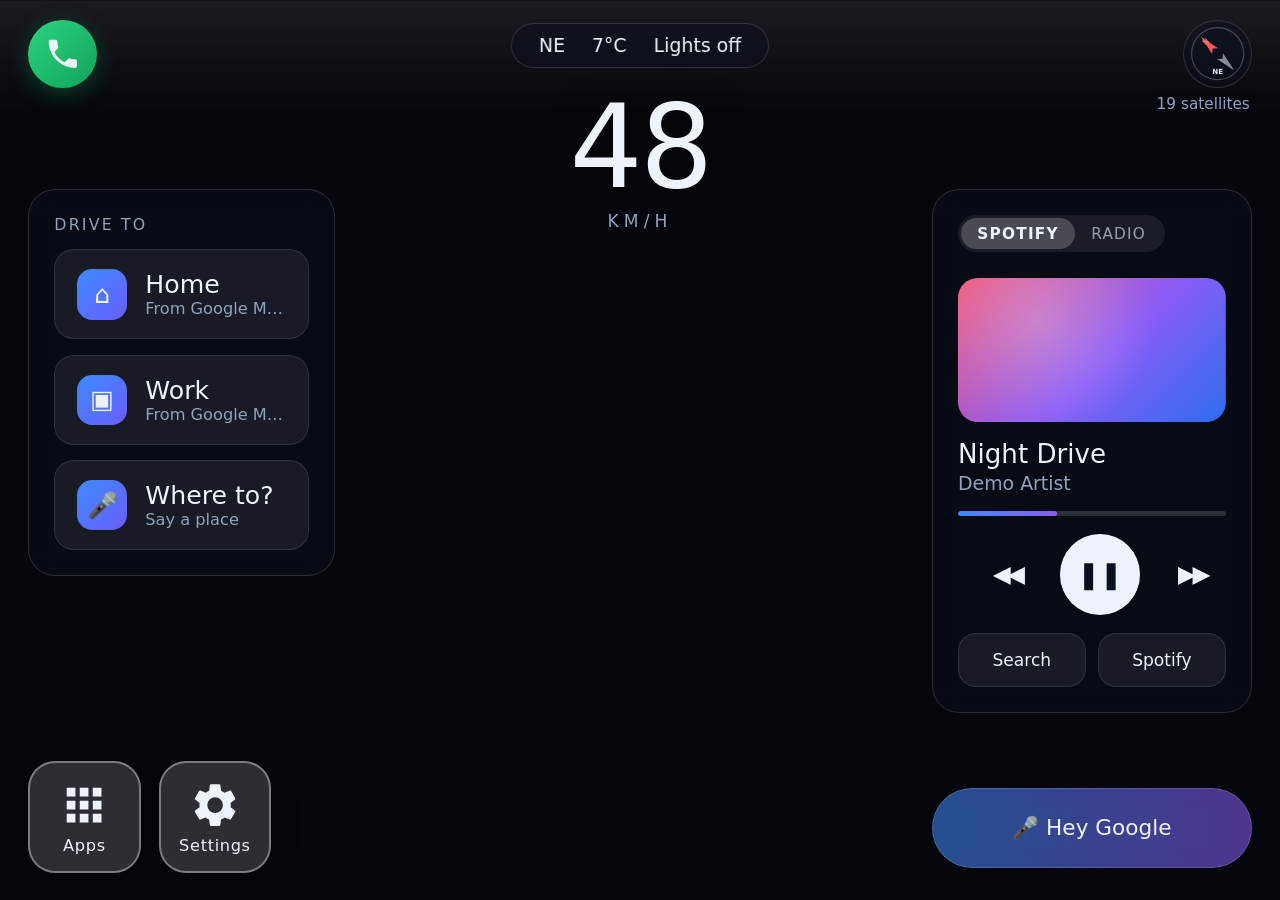
==== commit cca31154: "Music card: switch between Spotify and the car's own radio A Spotify | Radio switch at the top of th" ====
--- a/assets/web/index.html
+++ b/assets/web/index.html
@@ -59,7 +59,10 @@
 </div>
 
 <div id="right" class="px glass">
-  <div class="s cap" id="musicApp">Spotify</div>
+  <!-- music source: Spotify or the car's own FM/AM radio (tap, or say "radio" / "Spotify") -->
+  <div class="srcSwitch" id="srcSwitch" role="tablist" aria-label="Music source">
+    <span class="src" data-src="spotify" role="tab">Spotify</span><span class="src" data-src="radio" role="tab">Radio</span>
+  </div>
   <div class="musicRow">
     <div id="art"></div>
     <div class="meta"><div id="title" class="t">Nothing playing</div><div id="artist" class="s"></div></div>
--- a/assets/web/host.css
+++ b/assets/web/host.css
@@ -11,6 +11,22 @@
 body.theme-retro #topFade { height: 9vh; border-top: 0;
   background: linear-gradient(#1a1b20 0 25%, rgba(26, 27, 32, .7) 25% 50%, rgba(26, 27, 32, .4) 50% 75%, rgba(26, 27, 32, .15) 75% 100%); }
 [hidden] { display: none !important; }
+/* music source switch (Spotify | Radio) at the top of the music card; themes may restyle it */
+.srcSwitch { display: inline-flex; gap: 0; border-radius: 999px; padding: .35vh; background: rgba(255, 255, 255, .08); margin-bottom: 1.2vh; }
+.srcSwitch .src { padding: .7vh 1.8vh; border-radius: 999px; font-size: 1.7vh; letter-spacing: .08em; text-transform: uppercase; opacity: .6; cursor: pointer; }
+.srcSwitch .src.on { background: rgba(255, 255, 255, .2); opacity: 1; font-weight: 600; }
+/* radio mode: the album-art square becomes a tuning display */
+#right.radio #art { display: flex; align-items: center; justify-content: center; flex-direction: column;
+  background: linear-gradient(135deg, #1d3557, #0b1220) !important; }
+#right.radio #art .freq { font-size: 4.2vh; font-weight: 300; letter-spacing: .02em; line-height: 1; }
+#right.radio #art .band { font-size: 1.5vh; opacity: .7; letter-spacing: .2em; margin-top: .6vh; }
+#right.radio #bar { visibility: hidden; }
+body.theme-retro .srcSwitch { border-radius: 0; background: transparent; outline: 2px solid currentColor; padding: 0; }
+body.theme-retro .srcSwitch .src { border-radius: 0; font-family: 'Pixel', monospace; }
+body.theme-retro .srcSwitch .src.on { background: var(--ink, #ffd37a); color: var(--navy, #1b1d3a); }
+body.theme-retro #right.radio #art { background: #1b1d3a !important; }
+body.theme-retro #right.radio #art .freq { font-family: 'Pixel', monospace; font-size: 2.4vh; }
+body.theme-retro #right.radio #art .band { font-size: 1vh; letter-spacing: .05em; }
 .row.wrap { flex-wrap: wrap; }
 .pkg { display: flex; align-items: center; justify-content: space-between; gap: 1.2vh; margin-top: 1vh; }
 .pkg .s { flex: 1; min-width: 0; }
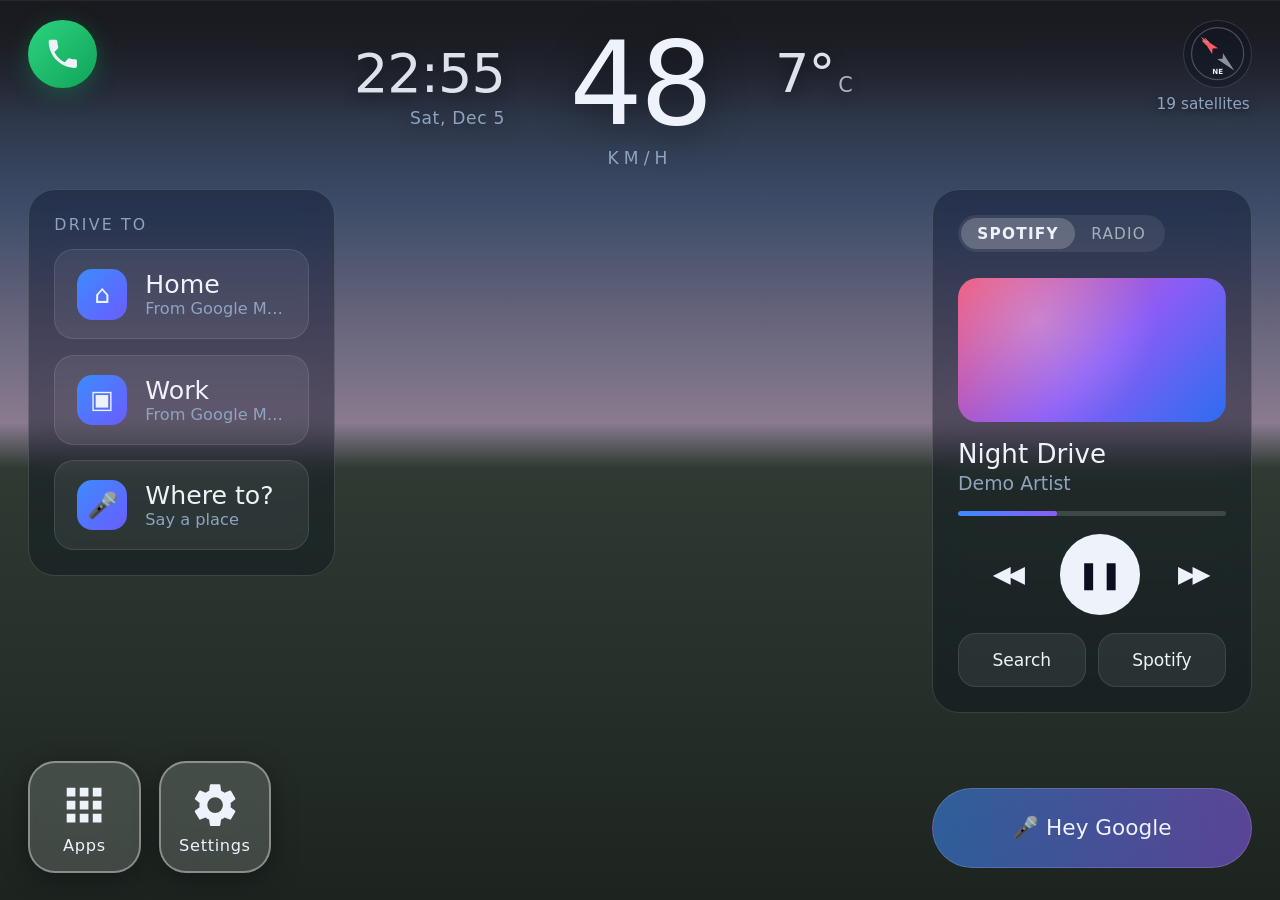
==== commit 3a28d61d: "Information bar, tap/hold settings, faster bends, quicker start Top bar: clock and date left of the " ====
--- a/assets/web/index.html
+++ b/assets/web/index.html
@@ -20,8 +20,12 @@
 <!-- blends the car's own status bar (solid #1a1b20 above the page) smoothly into the sky -->
 <div id="topFade"></div>
 
-<div id="status" class="t glass">
-  <span id="dir">--</span><span id="wx"></span><span id="temp">--&deg;C</span><span id="lights" class="off">Lights --</span>
+<!-- information bar: clock | speed | weather. Tap one to switch its format, hold it for its settings. -->
+<div id="clockBox" class="infoSide" title="Tap: 24-hour / AM-PM · hold: settings">
+  <div class="big" id="clock">--:--</div><div class="s" id="date"></div>
+</div>
+<div id="wxBox" class="infoSide" title="Tap: °C / °F · hold: settings">
+  <div class="big"><span id="wx"></span><span id="temp">--°</span></div><div class="s" id="wxSub"></div>
 </div>
 
 <div id="phoneBox">
@@ -41,7 +45,7 @@
 
 <div id="sat" class="s">-- satellites</div>
 
-<div id="speedBox"><div id="speed">--</div><div class="s unit">km/h</div></div>
+<div id="speedBox" title="Tap: km/h / mph · hold: settings"><div id="speed">--</div><div class="s unit"><span id="unit">km/h</span><span id="lights" hidden>Lights</span></div></div>
 
 <div id="left" class="px glass">
   <div id="dests">
@@ -98,7 +102,13 @@
     <div class="s cap">Theme</div>
     <div class="row wrap" id="themeRow">
     </div>
-    <div class="s cap">Vehicle (or tap the car)</div>
+    <div class="s cap" id="setDisplay">Clock, temperature and speed</div>
+    <div class="s hint">On the dashboard: tap the clock, temperature or speed to switch; hold it to come here.</div>
+    <div class="row wrap" id="clockRow"></div>
+    <div class="row wrap" id="tempRow"></div>
+    <div class="row wrap" id="speedRow"></div>
+    <div class="row"><span class="btn wide" id="dateSettings">Time zone and date (Android)</span></div>
+    <div class="s cap" id="setVehicle">Vehicle (tap the car for the next one, hold it to come here)</div>
     <div class="destRow"><input class="ad" id="vehicleSearch" type="search" placeholder="Search make, model, body type…" autocomplete="off" spellcheck="false" aria-label="Search vehicles"></div>
     <div class="vehicleGrid" id="vehicleRow" aria-label="Available vehicles"></div>
     <div class="s hint" id="vehicleEmpty" hidden>No matching vehicles in this theme.</div>
--- a/assets/web/host.css
+++ b/assets/web/host.css
@@ -1,6 +1,10 @@
 ﻿/* SPDX-License-Identifier: GPL-3.0-or-later */
 /* Dashboard basics that every theme relies on. Themes style everything else in their own theme.css. */
-#scene { position: fixed; inset: 0; width: 100vw; height: 100vh; border: 0; display: block; background: #05070c; }
+/* until the theme has drawn its first frame: a soft dusk sky over dark ground instead of a black screen */
+body:not(.sceneReady) { background: linear-gradient(#1a1b20 0%, #3b4a66 22%, #8a7b8f 47%, #2f3a33 52%, #1d2420 100%) fixed; }
+#scene { position: fixed; inset: 0; width: 100vw; height: 100vh; border: 0; display: block; background: transparent;
+  opacity: 0; transition: opacity .5s ease-out; }
+body.sceneReady #scene { opacity: 1; }
 #tapLayer { position: fixed; inset: 0; }
 /* The head unit draws its status bar in solid #1a1b20 right above the page; without this the bright sky
    started abruptly under it. Fade from exactly that colour, with a faint line to mark the edge. */
--- a/assets/web/themes/modern/theme.css
+++ b/assets/web/themes/modern/theme.css
@@ -1,153 +1,163 @@
-/* SPDX-License-Identifier: GPL-3.0-or-later */
-/* Modern theme: smooth 3D scene behind translucent "head-up" glass panels. Sizes in vh so it scales to any screen. */
-:root { --ink: #eef3fb; --dim: #8fa3bf; --accent1: #3d8bfd; --accent2: #8b5cf6; --amber: #ffd59a;
-  --glass: rgba(12, 18, 30, 0.42); --line: rgba(255,255,255,0.14); --chip: rgba(255,255,255,0.07); }
-* { box-sizing: border-box; -webkit-tap-highlight-color: transparent; user-select: none; }
-html, body { margin: 0; height: 100%; overflow: hidden; background: #05070c; color: var(--ink);
-  font-family: 'Roboto', 'Segoe UI', system-ui, sans-serif; font-weight: 400; }
-[hidden] { display: none !important; }
-
-.glass, .px { position: absolute; background: var(--glass); border: 1px solid var(--line); border-radius: 3vh;
-  -webkit-backdrop-filter: blur(14px) saturate(140%); backdrop-filter: blur(14px) saturate(140%); }
-.t { font-size: 2.2vh; }
-.s { font-size: 1.9vh; color: var(--dim); }
-.cap { font-size: 1.75vh; letter-spacing: .14em; text-transform: uppercase; color: var(--dim); }
-.row { display: flex; gap: 1.4vh; margin-top: 2vh; }
-.btn { display: inline-flex; align-items: center; justify-content: center; min-width: 7vh; height: 7vh; padding: 0 1.6vh;
-  border-radius: 2vh; background: var(--chip); border: 1px solid rgba(255,255,255,0.1); font-size: 2.2vh; color: var(--ink);
-  transition: background .15s, transform .15s; }
-.btn:active, .tile:active { background: rgba(61,139,253,0.35); transform: scale(0.97); }
-.btn.wide { flex: 1; }
-.btn.on { background: linear-gradient(135deg, var(--accent1), var(--accent2)); border-color: transparent; }
-
-/* top: status pill + big speed */
-#status { top: 2.5vh; left: 50%; transform: translateX(-50%); display: flex; gap: 3vh; padding: 1.2vh 3vh; border-radius: 999px; font-size: 2.1vh; white-space: nowrap; }
-#status .on { color: #ffe9a6; }
-#status .off { color: var(--ink); }
-#speedBox { position: absolute; top: 10vh; left: 0; right: 0; text-align: center; pointer-events: none; transition: transform .5s; }
-#speed { font-size: 12.8vh; font-weight: 200; letter-spacing: -0.3vh; line-height: 1; text-shadow: 0 0.5vh 4vh rgba(0,0,0,0.5); }
-#speedBox .unit { font-size: 1.9vh; letter-spacing: .3em; text-transform: uppercase; margin-top: .6vh; }
-body.nav #speedBox { transform: scale(0.8) translateY(-2vh); }
-
-/* left panel: destinations / next turn */
-#left { left: 2.2vw; top: 21vh; width: 24vw; min-width: 250px; padding: 2.8vh; transition: transform .6s cubic-bezier(.2,.8,.2,1), opacity .6s; }
-.tile { display: flex; align-items: center; gap: 2vh; height: 10vh; padding: 0 2.4vh; margin-top: 1.7vh; border-radius: 2.2vh;
-  background: var(--chip); border: 1px solid rgba(255,255,255,0.10); font-size: 2.8vh; transition: background .15s, transform .15s; }
-.tile .ico { flex: none; width: 5.6vh; height: 5.6vh; border-radius: 1.7vh; display: flex; align-items: center; justify-content: center;
-  font-size: 2.8vh; background: linear-gradient(135deg, var(--accent1), #6a5cff); }
-.tile .txt { display: flex; flex-direction: column; min-width: 0; }
-.tile .sub { font-size: 1.8vh; color: var(--dim); white-space: nowrap; overflow: hidden; text-overflow: ellipsis; }
-.tile.empty .ico { background: rgba(255,255,255,0.12); }
-.turnRow { display: flex; align-items: center; gap: 2.2vh; margin-top: 1.7vh; }
-.turnBox { flex: none; width: 10.3vh; height: 10.3vh; border-radius: 2.5vh; background: linear-gradient(135deg, var(--accent1), #6a5cff);
-  display: flex; align-items: center; justify-content: center; }
-#turnIcon { width: 7.5vh; height: 7.5vh; filter: brightness(0) invert(1); }
-.turnTxt { min-width: 0; }
-#turnDist { font-size: 5.5vh; font-weight: 300; line-height: 1.1; }
-#turnStreet { font-size: 2.5vh; white-space: nowrap; overflow: hidden; text-overflow: ellipsis; }
-#turnSub { margin-top: 2vh; }
-
-/* right panel: music */
-#right { right: 2.2vw; top: 21vh; width: 25vw; min-width: 260px; padding: 2.8vh; transition: transform .6s cubic-bezier(.2,.8,.2,1), opacity .6s; }
-.musicRow { display: flex; flex-direction: column; }
-#art { width: 100%; height: 16vh; margin-top: 1.7vh; border-radius: 2.2vh; position: relative; overflow: hidden;
-  background: linear-gradient(135deg, #f0577b 0%, #8b5cf6 55%, #2c6df0 100%) center/cover no-repeat; }
-body.hasArt #art { background-color: #111; }
-#art::after { content: ''; position: absolute; inset: 0; background: radial-gradient(circle at 30% 30%, rgba(255,255,255,.25), transparent 55%); }
-.meta { min-width: 0; }
-#title { font-size: 2.9vh; font-weight: 500; margin-top: 1.9vh; white-space: nowrap; overflow: hidden; text-overflow: ellipsis; }
-#artist { font-size: 2.1vh; margin-top: .3vh; white-space: nowrap; overflow: hidden; text-overflow: ellipsis; }
-#bar { height: .6vh; border-radius: 1vh; background: rgba(255,255,255,0.15); margin-top: 1.9vh; overflow: hidden; }
-#barFill { height: 100%; width: 0; border-radius: 1vh; background: linear-gradient(90deg, var(--accent1), var(--accent2)); }
-.ctl { justify-content: space-between; align-items: center; padding: 0 1vh; }
-.ctl .btn { background: none; border: none; font-size: 2.6vh; letter-spacing: -0.4vh; height: 8.9vh; min-width: 8.9vh; }
-.ctl .btn.hot { width: 8.9vh; border-radius: 50%; padding: 0; background: var(--ink); color: #0b1020; letter-spacing: 0; font-size: 3vh; }
-.more .btn { height: 6vh; font-size: 1.9vh; }
-#musicHint { margin-top: 1.6vh; color: var(--amber); }
-
-/* bottom: Hey Google + corner buttons */
-#mic { right: 2.2vw; bottom: 3.6vh; top: auto; width: 25vw; min-width: 260px; height: 8.9vh; border-radius: 999px; display: flex; align-items: center; justify-content: center; gap: 1.6vh;
-  font-size: 2.4vh; background: linear-gradient(90deg, rgba(61,139,253,.55), rgba(139,92,246,.55)); }
-#mic:active { transform: scale(0.97); }
-#corner { position: absolute; left: 2.2vw; bottom: 3.6vh; display: flex; gap: 1.7vh; }
-#corner .btn { position: static; width: 8.9vh; height: 8.9vh; border-radius: 2.5vh; font-size: 3.3vh; }
-
-/* door warning and toasts */
-#warn { position: absolute; top: 43.5vh; left: 50%; transform: translateX(-50%); padding: 1.7vh 3vh; border-radius: 999px; font-size: 2.2vh;
-  background: rgba(255,170,60,0.22); border: 1px solid rgba(255,190,90,0.6); color: var(--amber); white-space: nowrap;
-  -webkit-backdrop-filter: blur(12px); backdrop-filter: blur(12px); animation: pulse 2s ease-in-out infinite; }
-@keyframes pulse { 50% { box-shadow: 0 0 3vh rgba(255,170,60,0.45); } }
-#toast { bottom: 16vh; left: 50%; transform: translateX(-50%); padding: 1.4vh 2.8vh; border-radius: 999px; white-space: nowrap; }
-
-/* parked with a door open: panels glide away so the whole car is visible */
-body.open #left { transform: translateX(-115%); opacity: 0; pointer-events: none; }
-body.open #right { transform: translateX(115%); opacity: 0; pointer-events: none; }
-body.open #warn { top: auto; bottom: 16vh; }
-body.open #speedBox { opacity: 0; }
-
-/* sheets: apps + settings */
-.sheet { position: absolute; inset: 5vh 6vw; background: rgba(10, 14, 24, 0.86); border: 1px solid var(--line); border-radius: 3.5vh;
-  -webkit-backdrop-filter: blur(24px); backdrop-filter: blur(24px); padding: 3vh; display: flex; flex-direction: column; }
-.sheetHead { display: flex; justify-content: space-between; align-items: center; margin-bottom: 1.5vh; }
-.sheetHead .t { font-size: 3.2vh; font-weight: 500; }
-#appGrid { flex: 1; overflow-y: auto; display: grid; grid-template-columns: repeat(auto-fill, minmax(15vh, 1fr)); gap: 2vh; align-content: start; }
-.app { display: flex; flex-direction: column; align-items: center; gap: 1vh; padding: 1.4vh; border-radius: 2vh; }
-.app:active { background: var(--chip); }
-.app img { width: 8vh; height: 8vh; }
-.app span { font-size: 1.8vh; text-align: center; max-width: 100%; overflow: hidden; text-overflow: ellipsis; white-space: nowrap; }
-.setBody { flex: 1; overflow-y: auto; }
-.setBody .cap { margin-top: 3vh; margin-bottom: 1.2vh; }
-#colours { display: flex; gap: 1.6vh; flex-wrap: wrap; padding: 1vh; }
-.sw { width: 7vh; height: 7vh; border-radius: 50%; border: 2px solid rgba(255,255,255,0.3); }
-.sw.on { box-shadow: 0 0 0 .5vh #05070c, 0 0 0 .9vh var(--accent1); }
-.destRow { display: flex; gap: 1.2vh; margin-bottom: 1.2vh; }
-.destRow input { font: inherit; font-size: 2.2vh; color: var(--ink); background: var(--chip); border: 1px solid rgba(255,255,255,0.14);
-  border-radius: 1.6vh; padding: 0 1.8vh; height: 7vh; outline: none; }
-.destRow input:focus { border-color: var(--accent1); }
-.destRow input.nm { width: 22vh; }
-.destRow input.ad { flex: 1; }
-.about { margin-top: .5vh; }
+/* SPDX-License-Identifier: GPL-3.0-or-later */
+/* Modern theme: smooth 3D scene behind translucent "head-up" glass panels. Sizes in vh so it scales to any screen. */
+:root { --ink: #eef3fb; --dim: #8fa3bf; --accent1: #3d8bfd; --accent2: #8b5cf6; --amber: #ffd59a;
+  --glass: rgba(12, 18, 30, 0.42); --line: rgba(255,255,255,0.14); --chip: rgba(255,255,255,0.07); }
+* { box-sizing: border-box; -webkit-tap-highlight-color: transparent; user-select: none; }
+html, body { margin: 0; height: 100%; overflow: hidden; background: #05070c; color: var(--ink);
+  font-family: 'Roboto', 'Segoe UI', system-ui, sans-serif; font-weight: 400; }
+[hidden] { display: none !important; }
+
+.glass, .px { position: absolute; background: var(--glass); border: 1px solid var(--line); border-radius: 3vh;
+  -webkit-backdrop-filter: blur(14px) saturate(140%); backdrop-filter: blur(14px) saturate(140%); }
+.t { font-size: 2.2vh; }
+.s { font-size: 1.9vh; color: var(--dim); }
+.cap { font-size: 1.75vh; letter-spacing: .14em; text-transform: uppercase; color: var(--dim); }
+.row { display: flex; gap: 1.4vh; margin-top: 2vh; }
+.btn { display: inline-flex; align-items: center; justify-content: center; min-width: 7vh; height: 7vh; padding: 0 1.6vh;
+  border-radius: 2vh; background: var(--chip); border: 1px solid rgba(255,255,255,0.1); font-size: 2.2vh; color: var(--ink);
+  transition: background .15s, transform .15s; }
+.btn:active, .tile:active { background: rgba(61,139,253,0.35); transform: scale(0.97); }
+.btn.wide { flex: 1; }
+.btn.on { background: linear-gradient(135deg, var(--accent1), var(--accent2)); border-color: transparent; }
+
+/* top: status pill + big speed */
+/* information bar across the top: clock | SPEED | weather. The speed is the biggest and brightest; the clock and
+   the weather sit level with it, smaller and a touch dimmer, with one small line of detail underneath. */
+#speedBox { position: absolute; top: 3vh; left: 50%; transform: translateX(-50%); text-align: center; cursor: pointer; transition: transform .5s; }
+.infoSide { position: absolute; top: 5.2vh; cursor: pointer; white-space: nowrap; text-shadow: 0 .3vh 2vh rgba(0,0,0,.55); }
+#clockBox { right: calc(50% + 15vh); text-align: right; }
+#wxBox { left: calc(50% + 15vh); text-align: left; }
+.infoSide .big { font-size: 6vh; font-weight: 300; line-height: 1; letter-spacing: -.1vh; opacity: .92; }
+.infoSide .s { font-size: 1.9vh; color: var(--dim); margin-top: .8vh; letter-spacing: .04em; }
+#clock .ampm, #temp .tu { font-size: 2.3vh; margin-left: .4vh; opacity: .75; letter-spacing: .05em; }
+#wx { font-size: 4.4vh; margin-right: 1.2vh; vertical-align: .3vh; }
+#lights { margin-left: 1.4vh; color: #9ff0b0; letter-spacing: .1em; }
+#lights::before { content: '●'; margin-right: .5vh; }
+.flash { animation: flash 1.6s ease-out; }
+@keyframes flash { 0%, 30% { background: rgba(255,255,255,.18); } 100% { background: transparent; } }
+#speed { font-size: 12.8vh; font-weight: 200; letter-spacing: -0.3vh; line-height: 1; text-shadow: 0 0.5vh 4vh rgba(0,0,0,0.5); }
+#speedBox .unit { font-size: 1.9vh; letter-spacing: .3em; text-transform: uppercase; margin-top: .6vh; }
+body.nav #speedBox { transform: translateX(-50%) scale(0.85); }
+
+/* left panel: destinations / next turn */
+#left { left: 2.2vw; top: 21vh; width: 24vw; min-width: 250px; padding: 2.8vh; transition: transform .6s cubic-bezier(.2,.8,.2,1), opacity .6s; }
+.tile { display: flex; align-items: center; gap: 2vh; height: 10vh; padding: 0 2.4vh; margin-top: 1.7vh; border-radius: 2.2vh;
+  background: var(--chip); border: 1px solid rgba(255,255,255,0.10); font-size: 2.8vh; transition: background .15s, transform .15s; }
+.tile .ico { flex: none; width: 5.6vh; height: 5.6vh; border-radius: 1.7vh; display: flex; align-items: center; justify-content: center;
+  font-size: 2.8vh; background: linear-gradient(135deg, var(--accent1), #6a5cff); }
+.tile .txt { display: flex; flex-direction: column; min-width: 0; }
+.tile .sub { font-size: 1.8vh; color: var(--dim); white-space: nowrap; overflow: hidden; text-overflow: ellipsis; }
+.tile.empty .ico { background: rgba(255,255,255,0.12); }
+.turnRow { display: flex; align-items: center; gap: 2.2vh; margin-top: 1.7vh; }
+.turnBox { flex: none; width: 10.3vh; height: 10.3vh; border-radius: 2.5vh; background: linear-gradient(135deg, var(--accent1), #6a5cff);
+  display: flex; align-items: center; justify-content: center; }
+#turnIcon { width: 7.5vh; height: 7.5vh; filter: brightness(0) invert(1); }
+.turnTxt { min-width: 0; }
+#turnDist { font-size: 5.5vh; font-weight: 300; line-height: 1.1; }
+#turnStreet { font-size: 2.5vh; white-space: nowrap; overflow: hidden; text-overflow: ellipsis; }
+#turnSub { margin-top: 2vh; }
+
+/* right panel: music */
+#right { right: 2.2vw; top: 21vh; width: 25vw; min-width: 260px; padding: 2.8vh; transition: transform .6s cubic-bezier(.2,.8,.2,1), opacity .6s; }
+.musicRow { display: flex; flex-direction: column; }
+#art { width: 100%; height: 16vh; margin-top: 1.7vh; border-radius: 2.2vh; position: relative; overflow: hidden;
+  background: linear-gradient(135deg, #f0577b 0%, #8b5cf6 55%, #2c6df0 100%) center/cover no-repeat; }
+body.hasArt #art { background-color: #111; }
+#art::after { content: ''; position: absolute; inset: 0; background: radial-gradient(circle at 30% 30%, rgba(255,255,255,.25), transparent 55%); }
+.meta { min-width: 0; }
+#title { font-size: 2.9vh; font-weight: 500; margin-top: 1.9vh; white-space: nowrap; overflow: hidden; text-overflow: ellipsis; }
+#artist { font-size: 2.1vh; margin-top: .3vh; white-space: nowrap; overflow: hidden; text-overflow: ellipsis; }
+#bar { height: .6vh; border-radius: 1vh; background: rgba(255,255,255,0.15); margin-top: 1.9vh; overflow: hidden; }
+#barFill { height: 100%; width: 0; border-radius: 1vh; background: linear-gradient(90deg, var(--accent1), var(--accent2)); }
+.ctl { justify-content: space-between; align-items: center; padding: 0 1vh; }
+.ctl .btn { background: none; border: none; font-size: 2.6vh; letter-spacing: -0.4vh; height: 8.9vh; min-width: 8.9vh; }
+.ctl .btn.hot { width: 8.9vh; border-radius: 50%; padding: 0; background: var(--ink); color: #0b1020; letter-spacing: 0; font-size: 3vh; }
+.more .btn { height: 6vh; font-size: 1.9vh; }
+#musicHint { margin-top: 1.6vh; color: var(--amber); }
+
+/* bottom: Hey Google + corner buttons */
+#mic { right: 2.2vw; bottom: 3.6vh; top: auto; width: 25vw; min-width: 260px; height: 8.9vh; border-radius: 999px; display: flex; align-items: center; justify-content: center; gap: 1.6vh;
+  font-size: 2.4vh; background: linear-gradient(90deg, rgba(61,139,253,.55), rgba(139,92,246,.55)); }
+#mic:active { transform: scale(0.97); }
+#corner { position: absolute; left: 2.2vw; bottom: 3.6vh; display: flex; gap: 1.7vh; }
+#corner .btn { position: static; width: 8.9vh; height: 8.9vh; border-radius: 2.5vh; font-size: 3.3vh; }
+
+/* door warning and toasts */
+#warn { position: absolute; top: 43.5vh; left: 50%; transform: translateX(-50%); padding: 1.7vh 3vh; border-radius: 999px; font-size: 2.2vh;
+  background: rgba(255,170,60,0.22); border: 1px solid rgba(255,190,90,0.6); color: var(--amber); white-space: nowrap;
+  -webkit-backdrop-filter: blur(12px); backdrop-filter: blur(12px); animation: pulse 2s ease-in-out infinite; }
+@keyframes pulse { 50% { box-shadow: 0 0 3vh rgba(255,170,60,0.45); } }
+#toast { bottom: 16vh; left: 50%; transform: translateX(-50%); padding: 1.4vh 2.8vh; border-radius: 999px; white-space: nowrap; }
+
+/* parked with a door open: panels glide away so the whole car is visible */
+body.open #left { transform: translateX(-115%); opacity: 0; pointer-events: none; }
+body.open #right { transform: translateX(115%); opacity: 0; pointer-events: none; }
+body.open #warn { top: auto; bottom: 16vh; }
+body.open #speedBox { opacity: 0; }
+
+/* sheets: apps + settings */
+.sheet { position: absolute; inset: 5vh 6vw; background: rgba(10, 14, 24, 0.86); border: 1px solid var(--line); border-radius: 3.5vh;
+  -webkit-backdrop-filter: blur(24px); backdrop-filter: blur(24px); padding: 3vh; display: flex; flex-direction: column; }
+.sheetHead { display: flex; justify-content: space-between; align-items: center; margin-bottom: 1.5vh; }
+.sheetHead .t { font-size: 3.2vh; font-weight: 500; }
+#appGrid { flex: 1; overflow-y: auto; display: grid; grid-template-columns: repeat(auto-fill, minmax(15vh, 1fr)); gap: 2vh; align-content: start; }
+.app { display: flex; flex-direction: column; align-items: center; gap: 1vh; padding: 1.4vh; border-radius: 2vh; }
+.app:active { background: var(--chip); }
+.app img { width: 8vh; height: 8vh; }
+.app span { font-size: 1.8vh; text-align: center; max-width: 100%; overflow: hidden; text-overflow: ellipsis; white-space: nowrap; }
+.setBody { flex: 1; overflow-y: auto; }
+.setBody .cap { margin-top: 3vh; margin-bottom: 1.2vh; }
+#colours { display: flex; gap: 1.6vh; flex-wrap: wrap; padding: 1vh; }
+.sw { width: 7vh; height: 7vh; border-radius: 50%; border: 2px solid rgba(255,255,255,0.3); }
+.sw.on { box-shadow: 0 0 0 .5vh #05070c, 0 0 0 .9vh var(--accent1); }
+.destRow { display: flex; gap: 1.2vh; margin-bottom: 1.2vh; }
+.destRow input { font: inherit; font-size: 2.2vh; color: var(--ink); background: var(--chip); border: 1px solid rgba(255,255,255,0.14);
+  border-radius: 1.6vh; padding: 0 1.8vh; height: 7vh; outline: none; }
+.destRow input:focus { border-color: var(--accent1); }
+.destRow input.nm { width: 22vh; }
+.destRow input.ad { flex: 1; }
+.about { margin-top: .5vh; }
 #turnArrow { font-size: 5vh; }
-
-/* phone (top left) */
-#phoneBox { position: absolute; top: 2.2vh; left: 2.2vw; display: flex; align-items: center; gap: 1.4vh; z-index: 5; }
-.btn.round { width: 7.6vh; height: 7.6vh; min-width: 0; padding: 0; border-radius: 50%; font-size: 3.4vh; border: none; }
-.btn.green { background: linear-gradient(135deg, #2bd47d, #12a35a); box-shadow: 0 .6vh 2.4vh rgba(18,163,90,.35); }
-.btn.red { background: linear-gradient(135deg, #ff5a5f, #d92b3a); box-shadow: 0 .6vh 2.4vh rgba(217,43,58,.4); }
-.btn.red svg { transform: rotate(135deg); }
-.btn.pulse { animation: ring 1s ease-in-out infinite; }
-@keyframes ring { 0%,100% { box-shadow: 0 0 0 0 rgba(43,212,125,.7); } 50% { box-shadow: 0 0 0 1.8vh rgba(43,212,125,0); } }
-body.ringing .btn.round { width: 10vh; height: 10vh; font-size: 4.4vh; }
-#callInfo { position: static; padding: 1.1vh 2.2vh; border-radius: 2vh; max-width: 22vw; }
-#callWho { white-space: nowrap; overflow: hidden; text-overflow: ellipsis; font-weight: 500; }
-
-/* compass (top right) */
-#compass { top: 2.2vh; right: 2.2vw; width: 7.6vh; height: 7.6vh; border-radius: 50%; padding: .4vh; color: var(--ink); }
-#compass svg { width: 100%; height: 100%; display: block; }
-#hdg { font-weight: 600; }
-#wx { font-size: 2.3vh; }
-
-/* navigation card: close + stop */
-.turnHead { display: flex; justify-content: space-between; align-items: center; }
-.btn.round.small { width: 5vh; height: 5vh; font-size: 2.2vh; background: var(--chip); border: 1px solid rgba(255,255,255,0.12); }
-.btn.stop { background: rgba(255,90,95,0.18); border-color: rgba(255,90,95,0.45); color: #ffb3b5; }
-.hint { line-height: 1.5; margin-bottom: 1.2vh; }
-.hint b { color: var(--ink); user-select: text; }
+
+/* phone (top left) */
+#phoneBox { position: absolute; top: 2.2vh; left: 2.2vw; display: flex; align-items: center; gap: 1.4vh; z-index: 5; }
+.btn.round { width: 7.6vh; height: 7.6vh; min-width: 0; padding: 0; border-radius: 50%; font-size: 3.4vh; border: none; }
+.btn.green { background: linear-gradient(135deg, #2bd47d, #12a35a); box-shadow: 0 .6vh 2.4vh rgba(18,163,90,.35); }
+.btn.red { background: linear-gradient(135deg, #ff5a5f, #d92b3a); box-shadow: 0 .6vh 2.4vh rgba(217,43,58,.4); }
+.btn.red svg { transform: rotate(135deg); }
+.btn.pulse { animation: ring 1s ease-in-out infinite; }
+@keyframes ring { 0%,100% { box-shadow: 0 0 0 0 rgba(43,212,125,.7); } 50% { box-shadow: 0 0 0 1.8vh rgba(43,212,125,0); } }
+body.ringing .btn.round { width: 10vh; height: 10vh; font-size: 4.4vh; }
+#callInfo { position: static; padding: 1.1vh 2.2vh; border-radius: 2vh; max-width: 22vw; }
+#callWho { white-space: nowrap; overflow: hidden; text-overflow: ellipsis; font-weight: 500; }
+
+/* compass (top right) */
+#compass { top: 2.2vh; right: 2.2vw; width: 7.6vh; height: 7.6vh; border-radius: 50%; padding: .4vh; color: var(--ink); }
+#compass svg { width: 100%; height: 100%; display: block; }
+#hdg { font-weight: 600; }
+#wx { font-size: 2.3vh; }
+
+/* navigation card: close + stop */
+.turnHead { display: flex; justify-content: space-between; align-items: center; }
+.btn.round.small { width: 5vh; height: 5vh; font-size: 2.2vh; background: var(--chip); border: 1px solid rgba(255,255,255,0.12); }
+.btn.stop { background: rgba(255,90,95,0.18); border-color: rgba(255,90,95,0.45); color: #ffb3b5; }
+.hint { line-height: 1.5; margin-bottom: 1.2vh; }
+.hint b { color: var(--ink); user-select: text; }
 #spStatus { margin-top: 1.2vh; }
-
-/* satellites, under the compass */
+
+/* satellites, under the compass */
 #sat { position: absolute; top: 10.6vh; right: 1vw; width: 10vw; text-align: center; font-size: 1.7vh; color: var(--dim); text-shadow: 0 .2vh 1vh rgba(0,0,0,.6); }
-
-/* who-to-call picker */
-#callPickList { display: grid; grid-template-columns: 1fr 1fr; gap: 1.7vh; overflow-y: auto; }
-.tile.pick { margin-top: 0; height: 12vh; }
-.tile.pick .ico { background: linear-gradient(135deg, #2bd47d, #12a35a); }
+
+/* who-to-call picker */
+#callPickList { display: grid; grid-template-columns: 1fr 1fr; gap: 1.7vh; overflow-y: auto; }
+.tile.pick { margin-top: 0; height: 12vh; }
+.tile.pick .ico { background: linear-gradient(135deg, #2bd47d, #12a35a); }
 .tile.pick .ico svg { width: 60%; height: 60%; }
-
-/* Apps + Settings: big, high-contrast, labelled (easy to find and hit while driving) */
-#corner { gap: 2vh; bottom: 3vh; }
-#corner .btn { width: 12.5vh; height: 12.5vh; flex-direction: column; gap: .5vh; border-radius: 3vh; padding: 0;
-  background: rgba(255,255,255,0.16); border: 2px solid rgba(255,255,255,0.38); box-shadow: 0 .8vh 3vh rgba(0,0,0,0.35); }
-#corner .btn svg { width: 5.8vh; height: 5.8vh; }
-#corner .lbl { font-size: 1.8vh; letter-spacing: .04em; color: var(--ink); }
-#corner .btn:active { background: rgba(61,139,253,0.45); }
+
+/* Apps + Settings: big, high-contrast, labelled (easy to find and hit while driving) */
+#corner { gap: 2vh; bottom: 3vh; }
+#corner .btn { width: 12.5vh; height: 12.5vh; flex-direction: column; gap: .5vh; border-radius: 3vh; padding: 0;
+  background: rgba(255,255,255,0.16); border: 2px solid rgba(255,255,255,0.38); box-shadow: 0 .8vh 3vh rgba(0,0,0,0.35); }
+#corner .btn svg { width: 5.8vh; height: 5.8vh; }
+#corner .lbl { font-size: 1.8vh; letter-spacing: .04em; color: var(--ink); }
+#corner .btn:active { background: rgba(61,139,253,0.45); }
